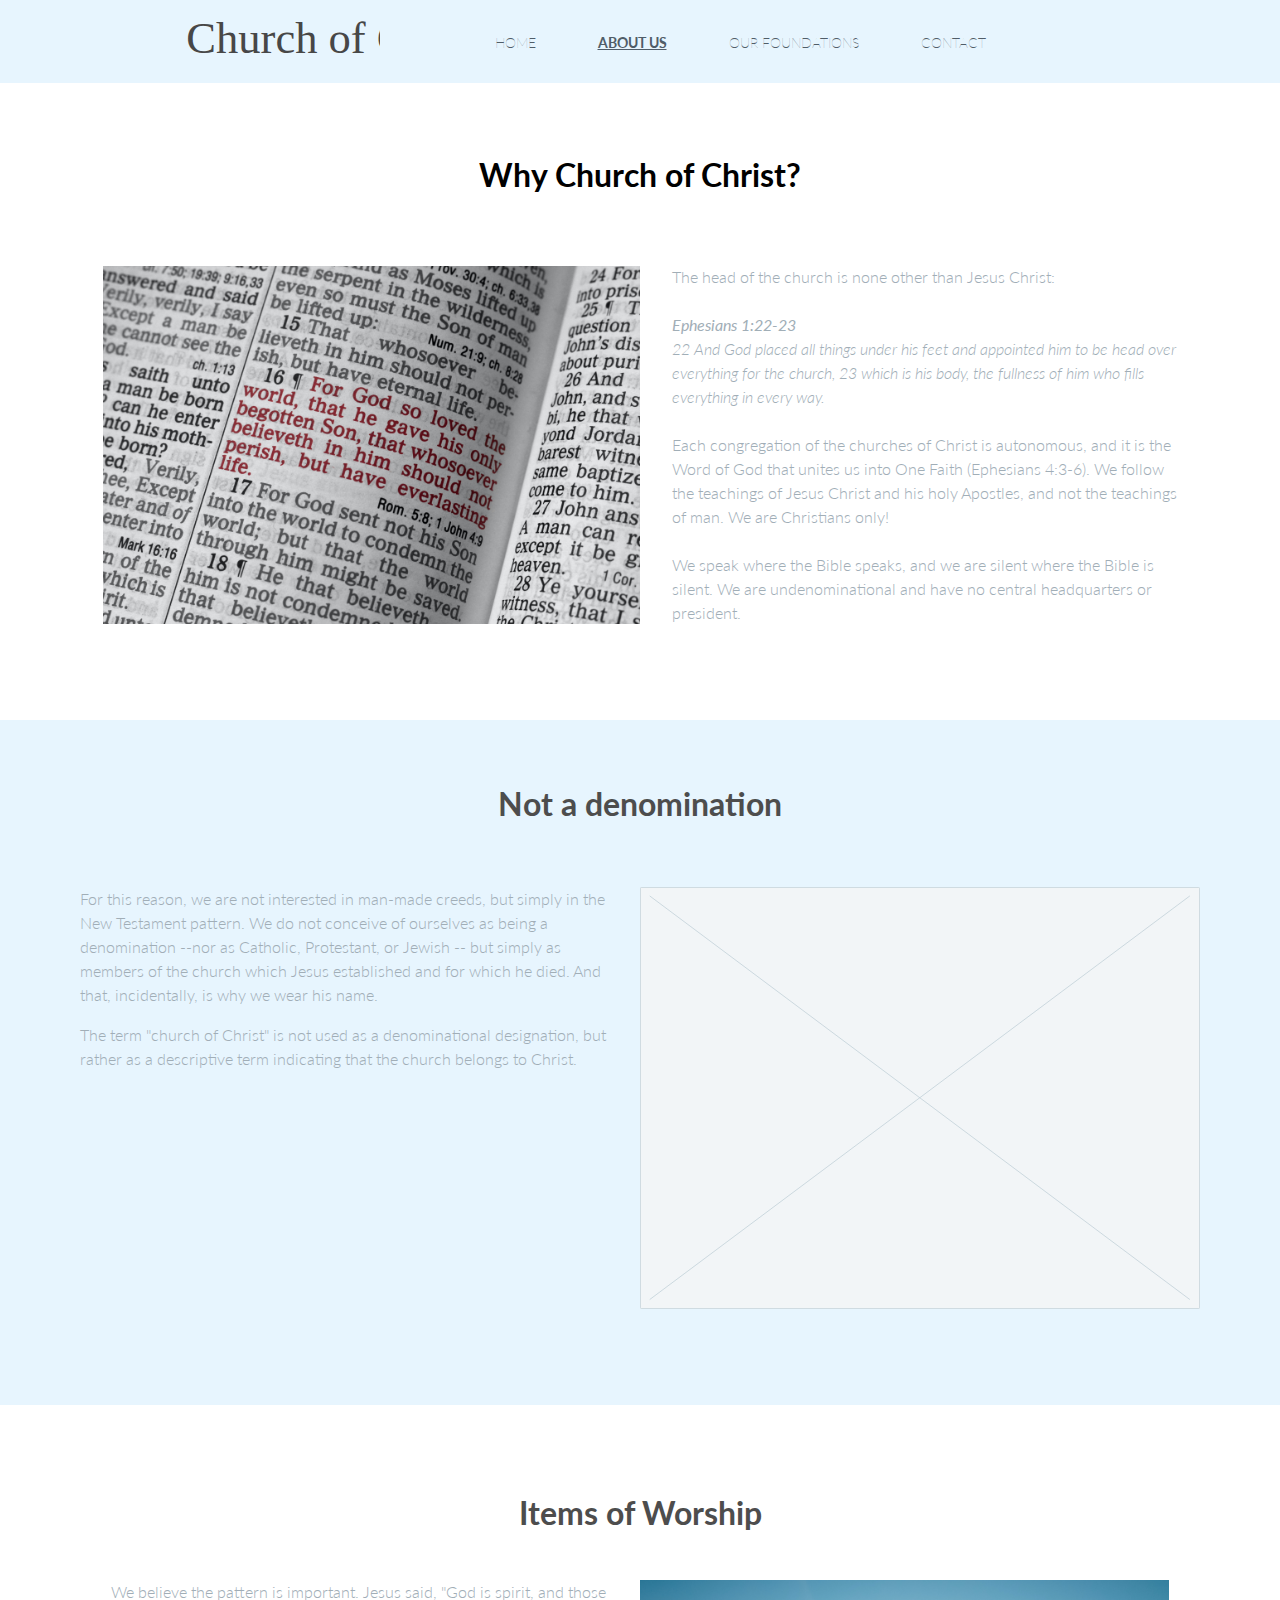
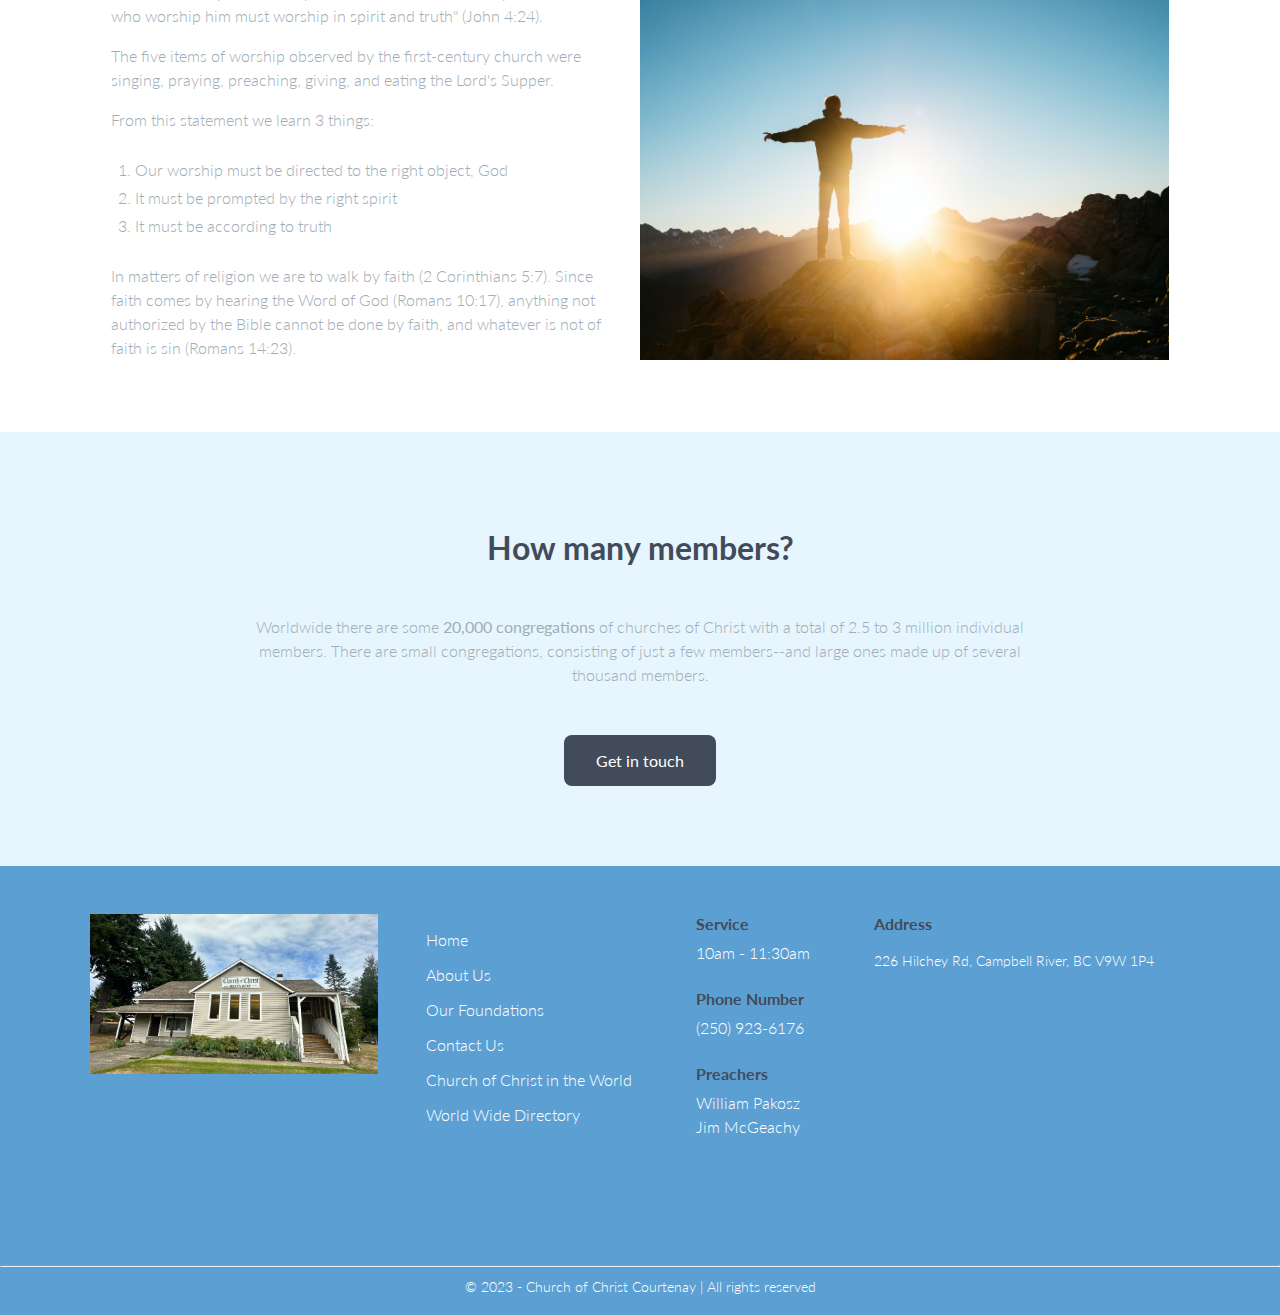
==== about.html @ 79c96d9b "Effect Hover" ====
<!DOCTYPE html>
<html lang="en">

<head>
    <meta charset="UTF-8">
    <meta name="viewport" content="width=device-width, initial-scale=1.0">
    <link rel="stylesheet" href="styles.css">
    <link rel="stylesheet" href="https://cdnjs.cloudflare.com/ajax/libs/font-awesome/4.7.0/css/font-awesome.min.css">
    <link rel="preconnect" href="https://fonts.googleapis.com">
<link rel="preconnect" href="https://fonts.gstatic.com" crossorigin>
<link href="https://fonts.googleapis.com/css2?family=Lato:ital,wght@0,300;0,400;0,700;1,300;1,400;1,700&display=swap" rel="stylesheet">
    <title>Church of Christ - Project</title>
</head>

<body>
    <header>
        <img src="images/logo.svg" class="logo" alt="logo" width="150">
        <nav>
            <a class="toggle" onclick="showNav()"><i class="fa fa-bars" aria-hidden="true"></i></a>
            <ul id="nav-items">
                <li class="list-item">
                    <a href="index.html">Home</a>
                </li>
                <li class="list-item">
                    <a href="#" class="currently">About us</a>
                </li>
                <li class="list-item">
                    <a href="foundations.html">Our Foundations</a>
                </li>
                <li class="list-item">
                    <a href="contact.html">Contact</a>
                </li>
            </ul>
        </nav>
    </header>

    <script>
        function showNav() {
            var element = document.getElementById("nav-items");
            element.classList.toggle("show-items");
        }
    </script>
     <main>
        <section class="why-container">
            <h1>Why Church of Christ?</h1>
            <div class="why-content">
                <img src="images/son.jpg" alt="Bible verse"> <!--Photo by wisconsinpictures on Unsplash-->
                <div>
                    <p>The head of the church is none other than Jesus Christ:</p>
                    <p class="verse"> <strong>Ephesians 1:22-23</strong><br> 
                       22 And God placed all things under his feet and appointed him to be head over everything for the church, 23 which is his body, the fullness of him who fills everything in every way.</p>
                    <p>Each congregation of the churches of Christ is autonomous, and it is the Word of God that unites us into One Faith (Ephesians 4:3-6). We follow the teachings of Jesus Christ and his holy Apostles, and not the teachings of man. We are Christians only!</p>
                    <p>We speak where the Bible speaks, and we are silent where the Bible is silent. We are undenominational and have no central headquarters or president.</p>
                </div>
            </div>
        </section>
        
        <section class="denomination-container">
            <h2>Not a denomination</h2>
            <div class="denomination-content">
                <div>
                    <p>For this reason, we are not interested in man-made creeds, but simply in the New Testament pattern. We do not conceive of ourselves as being a denomination --nor as Catholic, Protestant, or Jewish -- but simply as members of the church which Jesus established and for which he died. And that, incidentally, is why we wear his name.</p>
                    <p>The term "church of Christ" is not used as a denominational designation, but rather as a descriptive term indicating that the church belongs to Christ.</p>
                </div>
                <img src="images/image2.svg" alt="Image">
            </div>
        </section>


        <section class="worship-container">
            <h2>Items of Worship</h2>
            <div class="worship-content">
                <div>
                    <p>We believe the pattern is important. Jesus said, "God is spirit, and those who worship him must worship in spirit and truth" (John 4:24).</p>
                    <p>The five items of worship observed by the first-century church were singing, praying, preaching, giving, and eating the Lord's Supper.</p>
                    <p>From this statement we learn 3 things:</p>
                    <ol class="statements">
                        <li>Our worship must be directed to the right object, God</li>
                        <li>It must be prompted by the right spirit</li>
                        <li>It must be according to truth</li>
                    </ol>
                    <p>In matters of religion we are to walk by faith (2 Corinthians 5:7). Since faith comes by hearing the Word of God (Romans 10:17), anything not authorized by the Bible cannot be done by faith, and whatever is not of faith is sin (Romans 14:23).</p>
                </div>
                <img src="images/worship1.jpg" alt="Image"> <!-- Photo by Pablo Heimplatz on Unsplash -->
            </div>
        </section>


        <div class="members-container">
            <div class="members-text">
                <h2>How many members?</h2>
                <p>Worldwide there are some <strong>20,000 congregations</strong> of churches of Christ with a total of 2.5 to 3 million individual members. There are small congregations, consisting of just a few members--and large ones made up of several thousand members.</p>
            </div>
            <a href="contact.html">Get in touch</a>
        </div>
    </main>

    <footer>
        <div class="footer-container">
            <img src="images/church.jpg" alt="Church Building">
            <div class="content-container">
                <ul class="list-container">
                    <li>
                        <a href="">Home</a>
                    </li>
                    <li>
                        <a href="">About Us</a>
                    </li>
                    <li>
                        <a href="">Our Foundations</a>
                    </li>
                    <li>
                        <a href="">Contact Us</a>
                    </li>
                    <li>
                        <a href="https://www.church-of-christ.org/" target="_blank">Church of Christ in the World</a>
                    </li>
                    <li>
                        <a href="https://www.church-of-christ.org/directories/world-wide-directory-of-the-churches-of-christ.html"
                            target="_blank">World Wide Directory</a>
                    </li>
                </ul>
            </div>
            <div class="info-container">
                <div>
                    <h4>Service</h4>
                    <p>10am - 11:30am</p>
                    <h4>Phone Number</h4>
                    <p>(250) 923-6176</p>
                    <h4>Preachers</h4>
                    <p>William Pakosz
                        <br>Jim McGeachy
                    </p>
                </div>
            </div>
            <div class="location-container">
                <h4>Address</h4>
                <p>226 Hilchey Rd, Campbell River, BC V9W 1P4</p>
                <iframe
                    src="https://www.google.com/maps/embed?pb=!1m18!1m12!1m3!1d2566.0332284805413!2d-125.22534630000001!3d49.9732354!2m3!1f0!2f0!3f0!3m2!1i1024!2i768!4f13.1!3m3!1m2!1s0x5462a883476af0b7%3A0xf71774c8a134f7e0!2s226%20Hilchey%20Rd%2C%20Campbell%20River%2C%20BC%20V9W%201P4!5e0!3m2!1sen!2sca!4v1700159260404!5m2!1sen!2sca"
                    width="300" height="225" style="border:0;" allowfullscreen="" loading="lazy"
                    referrerpolicy="no-referrer-when-downgrade"></iframe>
            </div>
        </div>
        <hr>
        <p class="rights">&copy; 2023 - Church of Christ Courtenay | All rights reserved</p>
    </footer>


</body>

</html>
---- styles.css ----
* {
  box-sizing: border-box;
  margin: 0;
  padding: 0;
}

html {
  font-size: 62.5%;
}

body {
  font-size: 1.6rem;
  font-family: "Lato", sans-serif;
  width: 100%;
  min-width: 0%;
}

body p {
  color: #a1aeb7;
  line-height: 2.4rem;
  font-weight: 300;
}

body h2 {
  color: #4d4d4d;
}

header {
  background-color: #e7f5fe;
  padding: 16px 16px;
  color: #505d68;
  display: flex;
  justify-content: space-around;
  align-items: center;
}

.toggle {
  font-size: 24px;
  color: #474747;
}

nav {
  display: flex;
  width: 100%;
  flex-direction: column;
  padding: 0;
  justify-content: flex-end;
  align-items: flex-end;
}

nav ul {
  display: none;
  padding: 16px;
}

.list-item {
  list-style: none;
  margin: 0;
  padding: 16px;
}

nav a {
  text-decoration: none;
  color: #474747;
  text-decoration: none;
  text-transform: uppercase;
  font-size: 1.2rem;
  font-weight: lighter;
  list-style: none;
}

nav a:hover {
  text-decoration: underline;
}

.currently {
  text-decoration: underline;
  font-weight: 700;
}

.show-items {
  display: flex;
  flex-direction: column;
  align-items: center;
  background-color: #ffffff;
  color: #474747;
  position: absolute;
  top: 10%;
  left: 0;
  width: 100%;
  text-align: center;
}

/* HERO -------*/

.hero {
  display: flex;
  text-align: center;
  width: 100%;
  padding: 80px 40px;
  background-image: url("images/sunrise.jpg"); /* Photo by Ravi Pinisetti on Unsplash */
  background-size: cover;
}

.hero h1 {
  font-size: 3.8rem;
  color: #ffffff;
  font-weight: bold;
  line-height: 4.8rem;
  margin-bottom: 48px;
}

.hero p {
  font-style: italic;
  color: #ffffff;
  font-size: 2.1rem;
  line-height: 3.1rem;
  margin: 32px 0;
}

.hero a {
  font-size: 1.2rem;
  text-transform: uppercase;
  color: white;
  padding: 12px 48px;
  border-radius: 4px;
  background-color: #424b5a;
  text-decoration: none;
}

/* CHRISTIANS ONLY -------*/

.container {
  display: flex;
  flex-direction: column;
  margin: 16px 0;
  padding: 32px;
  text-align: left;
}

.content-container h2 {
  text-align: center;
  margin: 16px;
}

.container img {
  width: 100%;
  margin: 16px 0;
}

.content-container p {
  margin: 16px 0;
  font-weight: 300;
}

/* OUR CHURCH -------*/

.ourchurch-container {
  display: flex;
  flex-direction: column;
  padding: 48px 32px;
  text-align: left;
  background-color: #e7f5fe;
}

.ourchurch-container h2 {
  text-align: center;
  margin: 16px;
}

.container-item {
  border-radius: 8px;
  background-color: #ffffff;
  padding: 16px;
  margin: 32px 0;
  box-shadow: rgba(0, 0, 0, 0.16) 0px 1px 4px;
}

.card-link {
  text-decoration: none;
  max-width: 300px;
  margin: auto;
}

.card-link:hover {
  box-shadow: rgba(0, 0, 0, 0.24) 0px 3px 8px;
}

.container-item img {
  width: 100%;
  margin: 16px 0;
}

.container-item h3 {
  color: #424b5a;
  margin: 16px 0;
}

.container-item p {
  margin: 24px 0;
  font-weight: 320px;
}

.fa-plus-square-o {
  color: #424b5a;
  margin: 8px 0 0 8px;
}

.icon-with-text {
  color: #424b5a;
  font-size: 1.4rem;
  font-weight: 300;
  text-align: right;
}

/* GET IN TOUCH -------*/

.contact-container {
  display: flex;
  flex-direction: column;
  text-align: center;
  padding: 32px 0;
}

.contact-container h2 {
  margin: 16px;
  color: #424b5a;
}

.contact-container p {
  margin: 16px 32px;
  font-weight: 300;
  color: #a1aeb7;
}

.contact-container a {
  padding: 12px 32px;
  background-color: #424b5a;
  text-decoration: none;
  border-radius: 8px;
  color: white;
  margin: 32px;
}

.contact-container a:hover {
  background-color: #2980b9;
  color: #eaeaea;
}

/* FOOTER -------*/

footer {
  display: flex;
  flex-direction: column;
  margin: auto;
  padding: 48px 0 8px 0;
  gap: 16px;
  text-align: left;
  background-color: #5ca0d3;
}

footer ul {
  list-style: none;
}

footer li {
  margin: 16px 32px;
}

footer h4 {
  color: #424b5a;
  font-size: 1.6rem;
  margin-bottom: 8px;
}

footer img {
  width: 100%;
  padding: 0 16px;
}

.info-container {
  margin: 16px 32px;
}

.info-container p {
  margin-bottom: 24px;
  font-weight: 300;
  color: #ffffff;
}

.content-container a {
  color: white;
  font-weight: 300;
}

.content-container a:hover {
  text-decoration: underline;
}

.location-container {
  font-size: 1.4rem;
  margin: 0 32px;
}

.location-container p {
  margin: 16px 0;
  color: #ffffff;
}

.rights {
  font-size: 1.2rem;
  text-align: center;
  margin-bottom: 8px;
  color: #ffffff;
}

/* ----------------
ABOUT US PAGE
------------------- */

/* WHY CHURCH OF CHRIST... -------*/

.why-container {
  display: flex;
  flex-direction: column;
  text-align: left;
  margin: 16px;
  padding: 16px;
}

.why-container h1 {
  text-align: center;
  margin: 24px 0;
}

.why-container img {
  width: 100%;
  margin: 16px 0;
}

.why-content p {
  padding: 12px 0;
}

.why-content .verse {
  font-style: italic;
  text-align: left;
}

/* DENOMINATION -------*/

.denomination-container {
  background-color: #e7f5fe;
  padding: 48px 32px;
}

.denomination-content {
  display: flex;
  flex-direction: column;
}

.denomination-content h2 {
  margin: 16px;
}

.denomination-content img {
  width: 100%;
}

.denomination-content p {
  margin: 16px 0;
  font-weight: 300;
  text-align: left;
}


/* WORSHIP ITEMS -------*/

.worship-container {
  margin: auto;
  padding: 48px 32px;
}

.worship-content {
  display: flex;
  flex-direction: column;
}

.worship-content h2 {
  margin: 16px;
}

.worship-content img {
  width: 100%;
  margin: 16px 0;
}

.worship-content p {
  margin: 16px 0;
  font-weight: 300;
  text-align: left;
}

.statements {
  margin: 24px;
  color: #a1aeb7;
  font-weight: 300;
  line-height: 2.8rem;
}


/* MEMBERS -------*/

.members-container {
  display: flex;
  flex-direction: column;
  background-color: #e7f5fe;
  text-align: center;
  padding: 32px 0;
}

.members-container h2 {
  margin: 16px;
  color: #424b5a;
}

.members-container p {
  margin: 16px 32px;
  font-weight: 300;
  color: #a1aeb7;
}

.members-container a {
  padding: 12px 32px;
  background-color: #424b5a;
  text-decoration: none;
  border-radius: 8px;
  color: white;
  margin: 32px;
}

.members-container a:hover {
  background-color: #2980b9;
  color: #eaeaea;
}

/* ----------------
OUR FOUNDATIONS
------------------- */

/* WHY CHURCH OF CHRIST... -------*/




/* ------------------------------------------------------------------------- */

/* Large devices (laptops/desktops, 992px and up) */

@media only screen and (min-width: 992px) {
  body h2 {
    font-size: 3.2rem;
  }

  header {
    justify-content: center;
    padding: 0 180px;
  }

  .logo {
    width: 200px;
  }

  nav {
    padding-top: 0;
    justify-content: center;
    align-items: center;
    flex-direction: row;
    text-align: center;
  }

  nav .toggle {
    display: none;
  }

  nav a {
    color: #505d68;
  }

  #nav-items {
    display: flex;
    flex-direction: row;
    gap: 30px;
  }

  .list-item a {
    font-size: 1.4rem;
  }

  /* HERO -------*/

  .hero h1 {
    font-size: 4.8rem;
    font-weight: 700;
    margin-bottom: 48px;
  }

  .hero p {
    font-size: 2.4rem;
    font-weight: 300;
    padding: 32px 104px;
  }

  /* CHRISTIANS ONLY -------*/

  .container {
    padding: 72px 104px;
  }

  .content-container {
    display: flex;
  }

  .container h2 {
    text-align: center;
    margin: 16px;
    font-size: 3.2rem;
  }

  .container img {
    width: 50%;
  }

  .container .content-container {
    padding: 32px 0;
    font-size: 1.8rem;
  }

  .container .content-container p {
    margin: 16px 32px;
    line-height: 3rem;
  }

  .text-container {
    padding: 32px 16px;
  }

  /* OUR CHURCH -------*/

  .ourchurch-container {
    padding: 80px;
  }

  .options-container {
    display: flex;
    flex-direction: row;
    gap: 40px;
  }

  .ourchurch-container h2 {
    text-align: center;
    margin: 16px;
    padding: 32px 0;
  }

  .container-item {
    padding: 24px;
    margin: 0;
    width: 100%;
  }

  .container-item p {
    font-size: 1.8rem;
  }

  /* GET IN TOUCH -------*/

  .contact-container {
    flex-direction: row;
    justify-content: space-evenly;
    align-items: center;
    padding: 72px 0;
  }

  .contact-container p {
    margin: 8px 16px;
    font-size: 1.8rem;
  }

  .contact-text {
    text-align: left;
  }

  .contact-container a {
    padding: 16px 72px;
  }

  /* FOOTER -------*/

  footer {
    padding: 0;
    gap: 0;
  }

  .footer-container {
    display: flex;
    flex-direction: row;
    justify-content: center;
    padding: 48px 0;
    text-align: left;
    align-items: flex-start;
  }

  .footer-container img {
    width: 25%;
  }

  .info-container {
    margin: 0 32px;
  }

  .rights {
    font-size: 1.4rem;
    padding: 8px;
  }

  .list-container a {
    text-decoration: none;
  }

  /* ----------------
ABOUT US PAGE 
Large devices (laptops/desktops, 992px and up) 
------------------- */

  /* WHY CHURCH OF CHRIST... -------*/

  .why-container {
    padding: 32px;
  }

  .why-container h2 {
    text-align: center;
    margin: 16px;
  }
  .why-content {
    max-width: 1170px;
    margin: auto;
    display: flex;
    flex-direction: row;
    padding: 32px 48px;
    gap: 32px;
    align-items: center;
  }

  .why-content img {
    width: 50%;
    margin: 16px 0;
  }

  .content-container p {
    margin: 16px 0;
    font-size: 1.8rem;
    font-weight: 300;
  }

  /* DENOMINATION -------*/

  .denomination-container {
    flex-direction: row;
    background-color: #e7f5fe;
  }

  .denomination-container h2 {
    text-align: center;
    margin: 16px;
  }

  .denomination-container img {
    width: 50%;
    margin: 16px 0;
  }

  .denomination-content {
    flex-direction: row;
    gap: 32px;
    padding: 32px 48px;
  }

  .content-container p {
    margin: 16px 0;
    font-weight: 300;
    font-size: 1.8rem;
  }


  /* WORSHIP ITEMS -------*/

.worship-container {
  padding: 56px;
  max-width: 1170px;
  margin: auto;
}

.worship-container h2 {
  padding: 32px;
  text-align: center;
}

.worship-content {
  flex-direction: row;
  gap: 32px;
}

.worship-content img {
  width: 50%;
  margin: 16px 0;
}

.worship-content p {
  margin: 16px 0;
  font-weight: 300;
  text-align: left;
}

.statements {
  margin: 24px;
  color: #a1aeb7;
  font-weight: 300;
  line-height: 2.8rem;
}



  /* MEMBERS -------*/

  .members-container {
    display: flex;
    flex-direction: column;
    text-align: center;
    padding: 80px;
    margin: auto;
  }

  .members-container h2 {
    margin: 16px;
    color: #424b5a;
  }

  .members-container p {
    margin: 16px 32px;
    padding: 32px 128px;
    font-weight: 300;
    color: #a1aeb7;
  }

  .members-container a {
    margin: auto;
    background-color: #424b5a;
    text-decoration: none;
    border-radius: 8px;
    color: white;
    padding: 16px 32px;
  }

  /* watch out with this close... -------*/
}
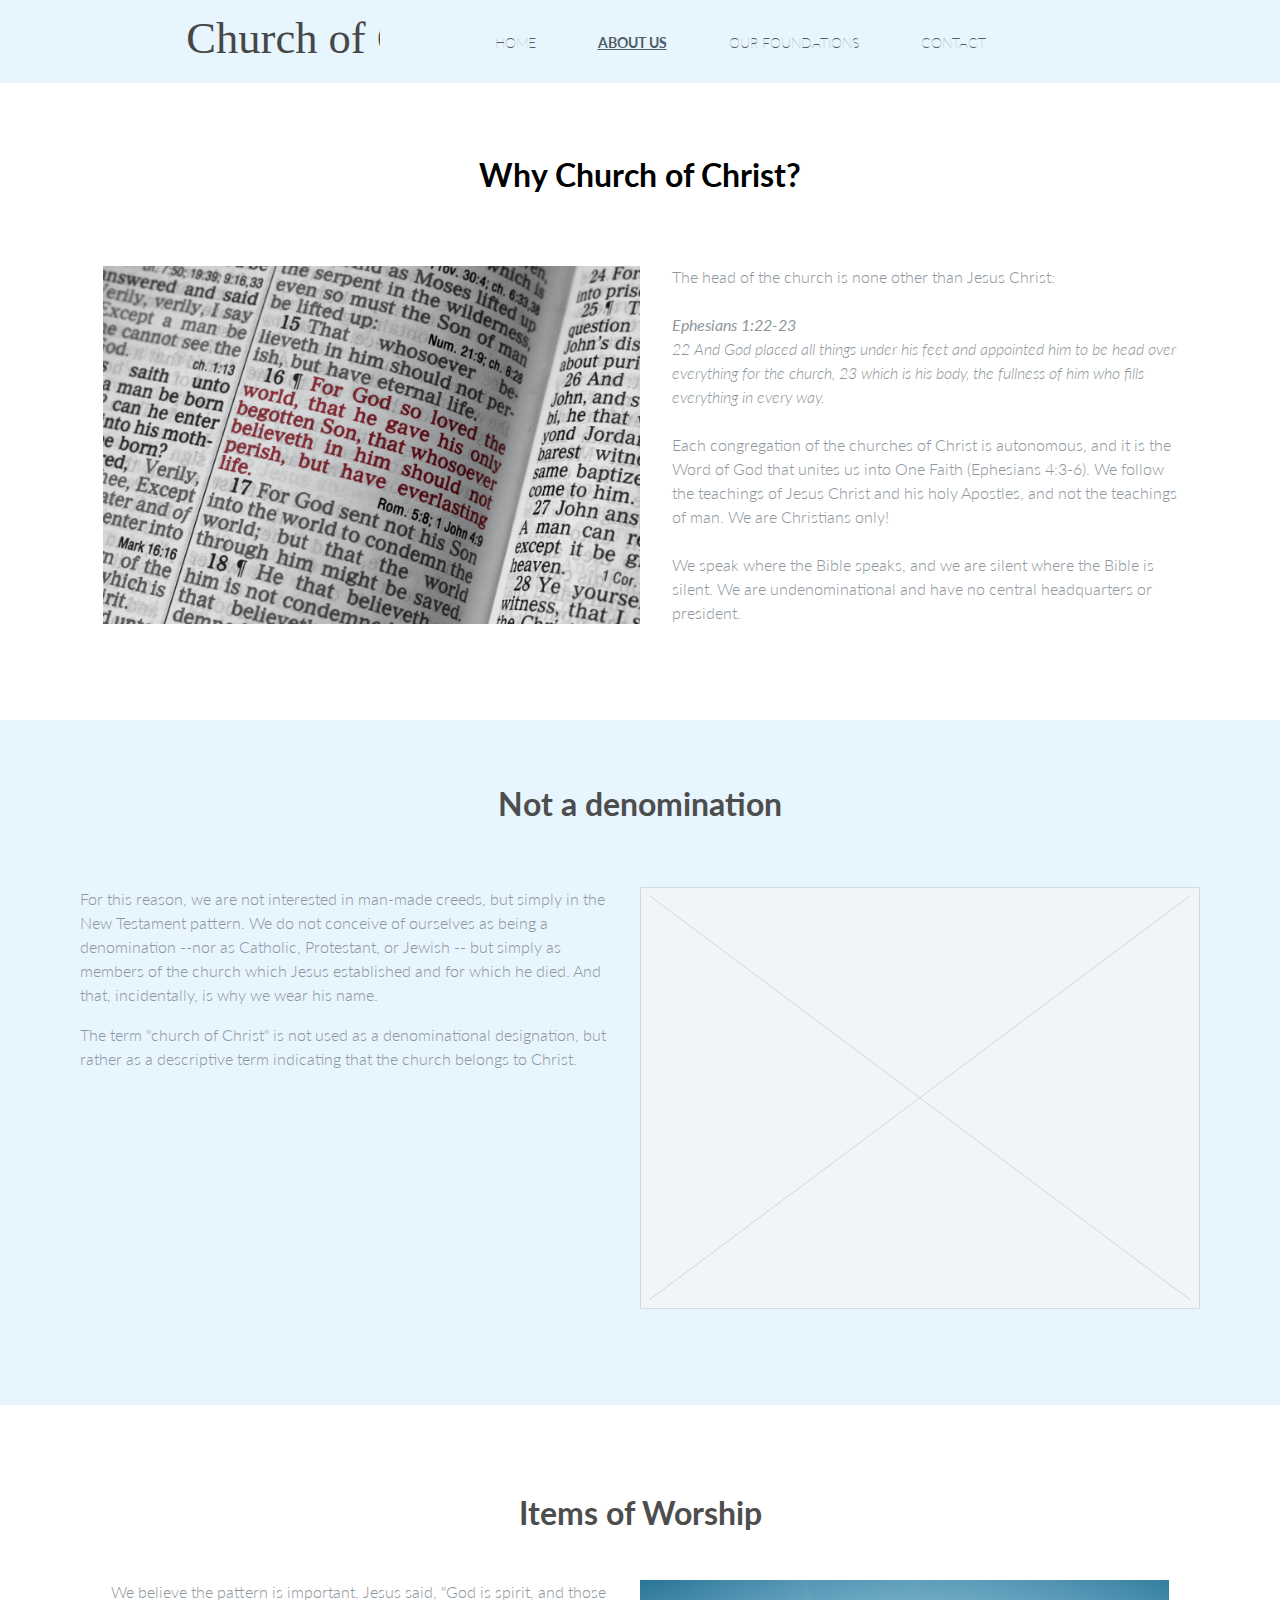
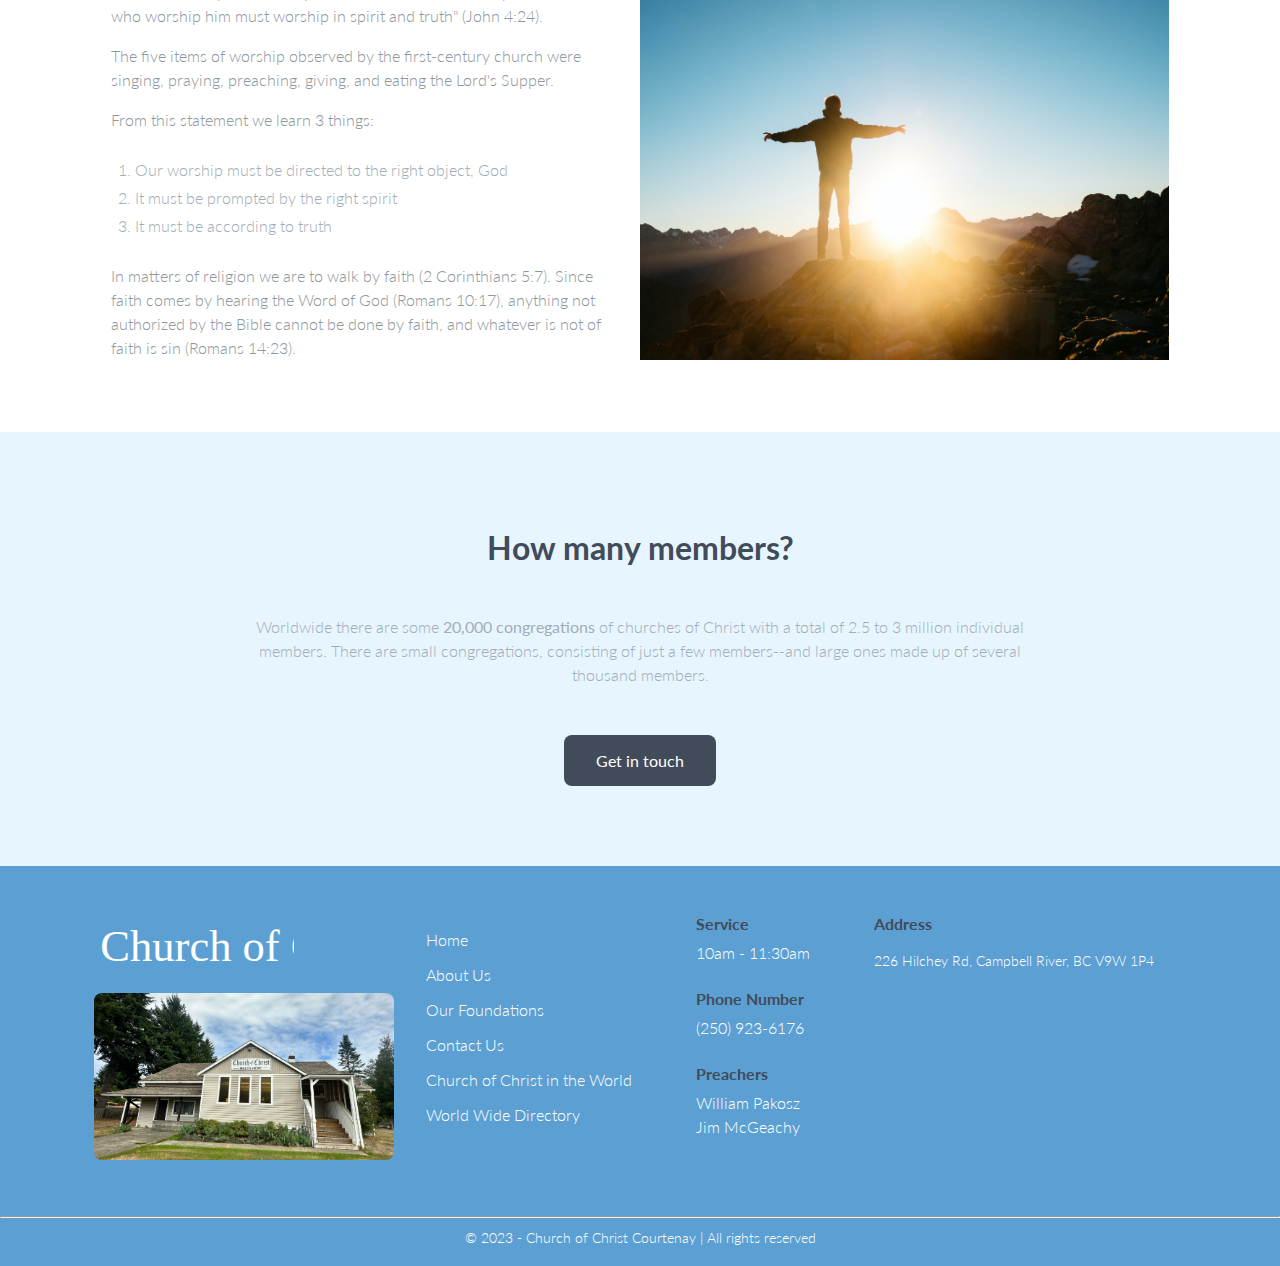
==== commit 0475f38a: "Fixes in footer" ====
--- a/about.html
+++ b/about.html
@@ -97,20 +97,23 @@
 
     <footer>
         <div class="footer-container">
-            <img src="images/church.jpg" alt="Church Building">
-            <div class="content-container">
+            <div class="images-container">
+                <img src="images/w-logo.svg" alt="logo Church of Christ" width="200">
+                <img src="images/church.jpg" alt="Church Building">
+            </div>
+            <div class="footer-content">
                 <ul class="list-container">
                     <li>
-                        <a href="">Home</a>
+                        <a href="index.html">Home</a>
                     </li>
                     <li>
-                        <a href="">About Us</a>
+                        <a href="about.html">About Us</a>
                     </li>
                     <li>
-                        <a href="">Our Foundations</a>
+                        <a href="foundations.html">Our Foundations</a>
                     </li>
                     <li>
-                        <a href="">Contact Us</a>
+                        <a href="contact.html">Contact Us</a>
                     </li>
                     <li>
                         <a href="https://www.church-of-christ.org/" target="_blank">Church of Christ in the World</a>
@@ -126,7 +129,8 @@
                     <h4>Service</h4>
                     <p>10am - 11:30am</p>
                     <h4>Phone Number</h4>
-                    <p>(250) 923-6176</p>
+                    <p> (250) 923-6176
+                    </p>
                     <h4>Preachers</h4>
                     <p>William Pakosz
                         <br>Jim McGeachy
@@ -138,7 +142,7 @@
                 <p>226 Hilchey Rd, Campbell River, BC V9W 1P4</p>
                 <iframe
                     src="https://www.google.com/maps/embed?pb=!1m18!1m12!1m3!1d2566.0332284805413!2d-125.22534630000001!3d49.9732354!2m3!1f0!2f0!3f0!3m2!1i1024!2i768!4f13.1!3m3!1m2!1s0x5462a883476af0b7%3A0xf71774c8a134f7e0!2s226%20Hilchey%20Rd%2C%20Campbell%20River%2C%20BC%20V9W%201P4!5e0!3m2!1sen!2sca!4v1700159260404!5m2!1sen!2sca"
-                    width="300" height="225" style="border:0;" allowfullscreen="" loading="lazy"
+                    width="250" height="175" style="border:0;" allowfullscreen="" loading="lazy"
                     referrerpolicy="no-referrer-when-downgrade"></iframe>
             </div>
         </div>
--- a/styles.css
+++ b/styles.css
@@ -16,7 +16,7 @@
 }
 
 body p {
-  color: #a1aeb7;
+  color: #8e979e;
   line-height: 2.4rem;
   font-weight: 300;
 }
@@ -138,14 +138,18 @@
   text-align: left;
 }
 
+.container img {
+  width: 100%;
+  margin: 16px 0;
+}
+
+.text-only {
+  font-size: 1.6rem;
+}
+
 .content-container h2 {
   text-align: center;
   margin: 16px;
-}
-
-.container img {
-  width: 100%;
-  margin: 16px 0;
 }
 
 .content-container p {
@@ -198,7 +202,6 @@
 
 .container-item p {
   margin: 24px 0;
-  font-weight: 320px;
 }
 
 .fa-plus-square-o {
@@ -252,11 +255,22 @@
 footer {
   display: flex;
   flex-direction: column;
-  margin: auto;
-  padding: 48px 0 8px 0;
-  gap: 16px;
+  background-color: #5ca0d3;
+  padding: 48px 0 8px;
   text-align: left;
-  background-color: #5ca0d3;
+}
+
+.images-container {
+  display: flex;
+  flex-direction: column;
+}
+
+.footer-container{
+  padding-bottom: 32px;
+ }
+
+.images-container img {
+  margin: 16px 32px;
 }
 
 footer ul {
@@ -273,13 +287,8 @@
   margin-bottom: 8px;
 }
 
-footer img {
-  width: 100%;
-  padding: 0 16px;
-}
-
 .info-container {
-  margin: 16px 32px;
+  margin: 32px;
 }
 
 .info-container p {
@@ -288,12 +297,12 @@
   color: #ffffff;
 }
 
-.content-container a {
+.footer-content a {
   color: white;
   font-weight: 300;
 }
 
-.content-container a:hover {
+.footer-content a:hover {
   text-decoration: underline;
 }
 
@@ -314,9 +323,9 @@
   color: #ffffff;
 }
 
-/* ----------------
+/* =======================
 ABOUT US PAGE
-------------------- */
+======================= */
 
 /* WHY CHURCH OF CHRIST... -------*/
 
@@ -344,7 +353,6 @@
 
 .why-content .verse {
   font-style: italic;
-  text-align: left;
 }
 
 /* DENOMINATION -------*/
@@ -373,7 +381,6 @@
   text-align: left;
 }
 
-
 /* WORSHIP ITEMS -------*/
 
 .worship-container {
@@ -407,7 +414,6 @@
   font-weight: 300;
   line-height: 2.8rem;
 }
-
 
 /* MEMBERS -------*/
 
@@ -444,18 +450,17 @@
   color: #eaeaea;
 }
 
-/* ----------------
+/* ====================
 OUR FOUNDATIONS
-------------------- */
+==================== */
 
 /* WHY CHURCH OF CHRIST... -------*/
 
-
-
-
-/* ------------------------------------------------------------------------- */
-
-/* Large devices (laptops/desktops, 992px and up) */
+/* ============================================================
+
+Large devices (laptops/desktops, 992px and up) 
+
+============================================================ */
 
 @media only screen and (min-width: 992px) {
   body h2 {
@@ -508,17 +513,25 @@
   .hero p {
     font-size: 2.4rem;
     font-weight: 300;
-    padding: 32px 104px;
+    padding: 32px;
+    margin: auto;
+  }
+
+  .text-container {
+    max-width: 1170px;
+    margin: auto;
   }
 
   /* CHRISTIANS ONLY -------*/
 
   .container {
-    padding: 72px 104px;
+   max-width: 1170px;
+   margin: auto;
   }
 
   .content-container {
     display: flex;
+    align-items: center;
   }
 
   .container h2 {
@@ -533,28 +546,28 @@
 
   .container .content-container {
     padding: 32px 0;
-    font-size: 1.8rem;
+    font-size: 1.6rem;
   }
 
   .container .content-container p {
     margin: 16px 32px;
     line-height: 3rem;
-  }
-
-  .text-container {
-    padding: 32px 16px;
+    font-weight: 300;
+    font-size: 1.6rem;
   }
 
   /* OUR CHURCH -------*/
 
   .ourchurch-container {
-    padding: 80px;
+    padding: 64px 0;
   }
 
   .options-container {
     display: flex;
     flex-direction: row;
-    gap: 40px;
+    max-width: 1170px;
+    margin: auto;
+    gap: 48px;
   }
 
   .ourchurch-container h2 {
@@ -565,19 +578,17 @@
 
   .container-item {
     padding: 24px;
-    margin: 0;
-    width: 100%;
-  }
-
-  .container-item p {
-    font-size: 1.8rem;
+    margin: auto;
+    max-width: 300px;
   }
 
   /* GET IN TOUCH -------*/
 
   .contact-container {
     flex-direction: row;
-    justify-content: space-evenly;
+    max-width: 1170px;
+    margin: auto;
+    justify-content: center;
     align-items: center;
     padding: 72px 0;
   }
@@ -599,20 +610,30 @@
 
   footer {
     padding: 0;
-    gap: 0;
+  }
+  
+  .images-container {
+    max-width: 300px;
+  }
+
+  .images-container img {
+    margin: 8px 0;
+    border-radius: 8px;
   }
 
   .footer-container {
     display: flex;
     flex-direction: row;
     justify-content: center;
+    max-width: 1170px;
+    margin: auto;
     padding: 48px 0;
     text-align: left;
     align-items: flex-start;
   }
 
-  .footer-container img {
-    width: 25%;
+  .content-container {
+    margin: 0;
   }
 
   .info-container {
@@ -658,12 +679,6 @@
     margin: 16px 0;
   }
 
-  .content-container p {
-    margin: 16px 0;
-    font-size: 1.8rem;
-    font-weight: 300;
-  }
-
   /* DENOMINATION -------*/
 
   .denomination-container {
@@ -687,50 +702,41 @@
     padding: 32px 48px;
   }
 
-  .content-container p {
+  /* WORSHIP ITEMS -------*/
+
+  .worship-container {
+    padding: 56px;
+    max-width: 1170px;
+    margin: auto;
+  }
+
+  .worship-container h2 {
+    padding: 32px;
+    text-align: center;
+  }
+
+  .worship-content {
+    flex-direction: row;
+    gap: 32px;
+  }
+
+  .worship-content img {
+    width: 50%;
+    margin: 16px 0;
+  }
+
+  .worship-content p {
     margin: 16px 0;
     font-weight: 300;
-    font-size: 1.8rem;
-  }
-
-
-  /* WORSHIP ITEMS -------*/
-
-.worship-container {
-  padding: 56px;
-  max-width: 1170px;
-  margin: auto;
-}
-
-.worship-container h2 {
-  padding: 32px;
-  text-align: center;
-}
-
-.worship-content {
-  flex-direction: row;
-  gap: 32px;
-}
-
-.worship-content img {
-  width: 50%;
-  margin: 16px 0;
-}
-
-.worship-content p {
-  margin: 16px 0;
-  font-weight: 300;
-  text-align: left;
-}
-
-.statements {
-  margin: 24px;
-  color: #a1aeb7;
-  font-weight: 300;
-  line-height: 2.8rem;
-}
-
-
+    text-align: left;
+  }
+
+  .statements {
+    margin: 24px;
+    color: #a1aeb7;
+    font-weight: 300;
+    line-height: 2.8rem;
+  }
 
   /* MEMBERS -------*/
 
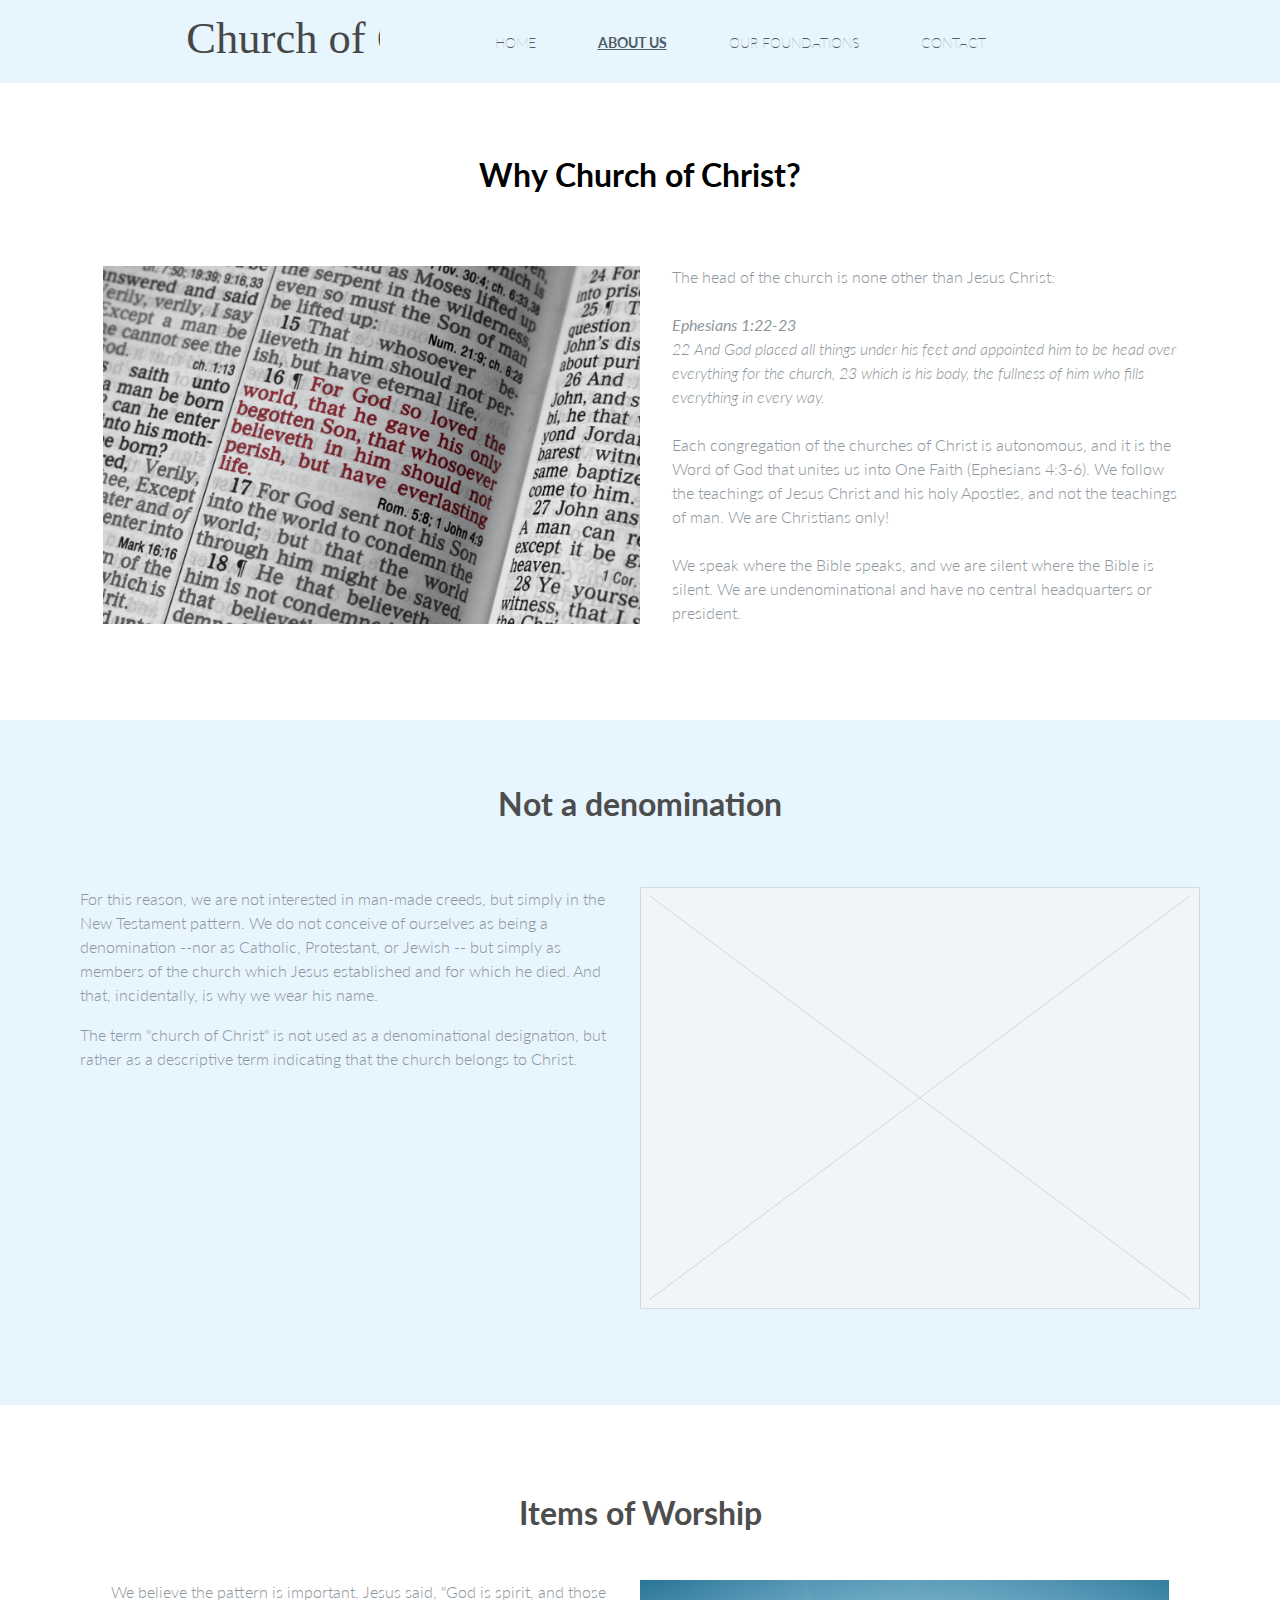
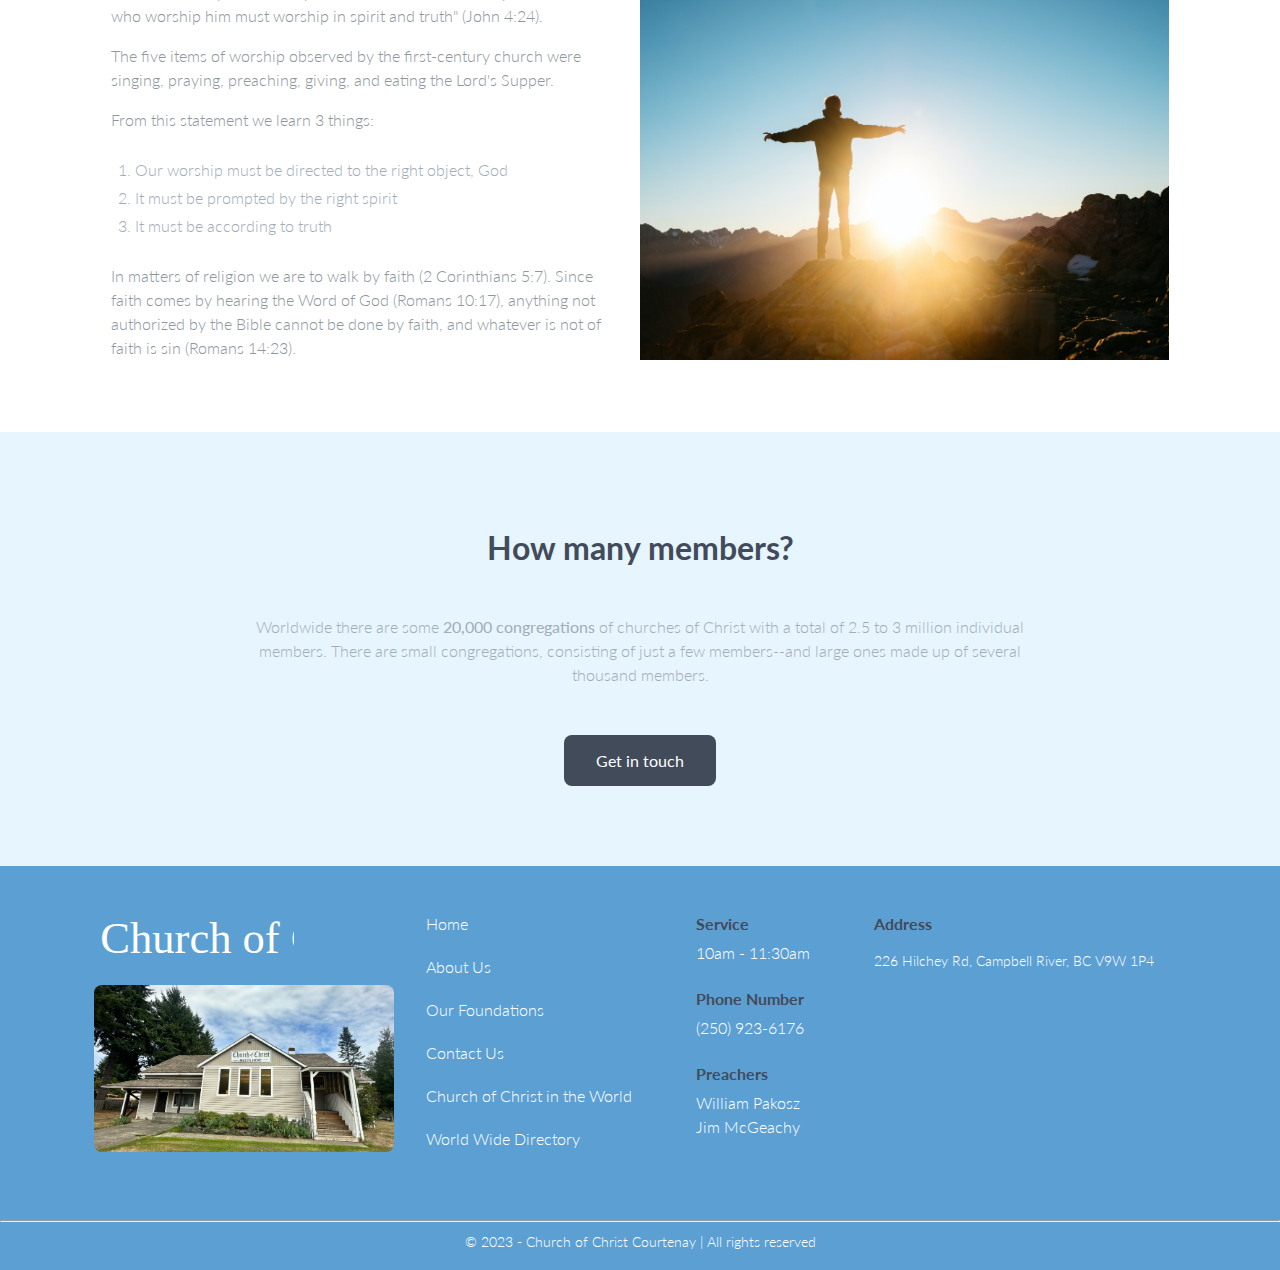
==== commit 5c1fbc2b: "Form" ====
--- a/about.html
+++ b/about.html
@@ -142,7 +142,7 @@
                 <p>226 Hilchey Rd, Campbell River, BC V9W 1P4</p>
                 <iframe
                     src="https://www.google.com/maps/embed?pb=!1m18!1m12!1m3!1d2566.0332284805413!2d-125.22534630000001!3d49.9732354!2m3!1f0!2f0!3f0!3m2!1i1024!2i768!4f13.1!3m3!1m2!1s0x5462a883476af0b7%3A0xf71774c8a134f7e0!2s226%20Hilchey%20Rd%2C%20Campbell%20River%2C%20BC%20V9W%201P4!5e0!3m2!1sen!2sca!4v1700159260404!5m2!1sen!2sca"
-                    width="250" height="175" style="border:0;" allowfullscreen="" loading="lazy"
+                    width="280" height="175" style="border:0;" allowfullscreen="" loading="lazy"
                     referrerpolicy="no-referrer-when-downgrade"></iframe>
             </div>
         </div>
--- a/styles.css
+++ b/styles.css
@@ -265,9 +265,9 @@
   flex-direction: column;
 }
 
-.footer-container{
+.footer-container {
   padding-bottom: 32px;
- }
+}
 
 .images-container img {
   margin: 16px 32px;
@@ -456,6 +456,105 @@
 
 /* WHY CHURCH OF CHRIST... -------*/
 
+/* ====================
+CONTACT
+==================== */
+
+/* FORM -------*/
+
+.wrapper-form {
+  border-radius: 8px;
+  padding: 32px;
+  max-width: 800px;
+  margin: 24px auto;
+  color: #424b5a;
+}
+
+.wrapper-form h2 {
+  margin-bottom: 16px;
+}
+
+.wrapper-button {
+  display: flex;
+  justify-content: flex-end;
+}
+
+/* Buttons -------
+
+input[type="reset"] {
+  color: #424b5a;
+  padding: 8px 32px;
+  border-radius: 4px;
+  border: 2px solid #424b5a;
+  cursor: pointer;
+}
+
+input[type="reset"]:hover {
+  background-color: #424b5a;
+  color: #ffffff;
+}
+*/
+
+input[type="submit"] {
+  background-color: #424b5a;
+  color: white;
+  padding: 8px 32px;
+  border-radius: 4px;
+  cursor: pointer;
+}
+
+input[type="submit"]:hover {
+  background-color: #2980b9;
+  border: 2px solid #2980b9;
+}
+
+/* Inputs -------*/
+
+input,
+textarea {
+  font-size: 1.6rem;
+}
+
+input[type="text"],
+textarea {
+  width: 100%;
+  padding: 16px;
+  border: 1px solid #424b5a;
+  border-radius: 4px;
+  margin-top: 8px;
+  margin-bottom: 16px;
+  resize: vertical;
+}
+
+input[type="email"] {
+  width: 100%;
+  padding: 16px;
+  border: 1px solid #424b5a;
+  border-radius: 4px;
+  margin-top: 8px;
+  margin-bottom: 16px;
+  resize: vertical;
+}
+
+textarea {
+  font-family: "Lato", sans-serif;
+}
+
+fieldset {
+  margin-bottom: 16px;
+  border: 1px solid #424b5a;
+}
+
+.label-required {
+  font-size: 1.4rem;
+  padding: 0 8px;
+  color: red;
+}
+
+input:required {
+  border: 1px solid red;
+}
+
 /* ============================================================
 
 Large devices (laptops/desktops, 992px and up) 
@@ -525,8 +624,8 @@
   /* CHRISTIANS ONLY -------*/
 
   .container {
-   max-width: 1170px;
-   margin: auto;
+    max-width: 1170px;
+    margin: auto;
   }
 
   .content-container {
@@ -611,13 +710,16 @@
   footer {
     padding: 0;
   }
-  
+
   .images-container {
     max-width: 300px;
   }
-
+  footer li {
+    margin: 0 32px 24px;
+  }
+  
   .images-container img {
-    margin: 8px 0;
+    margin: 0 0 16px;
     border-radius: 8px;
   }
 
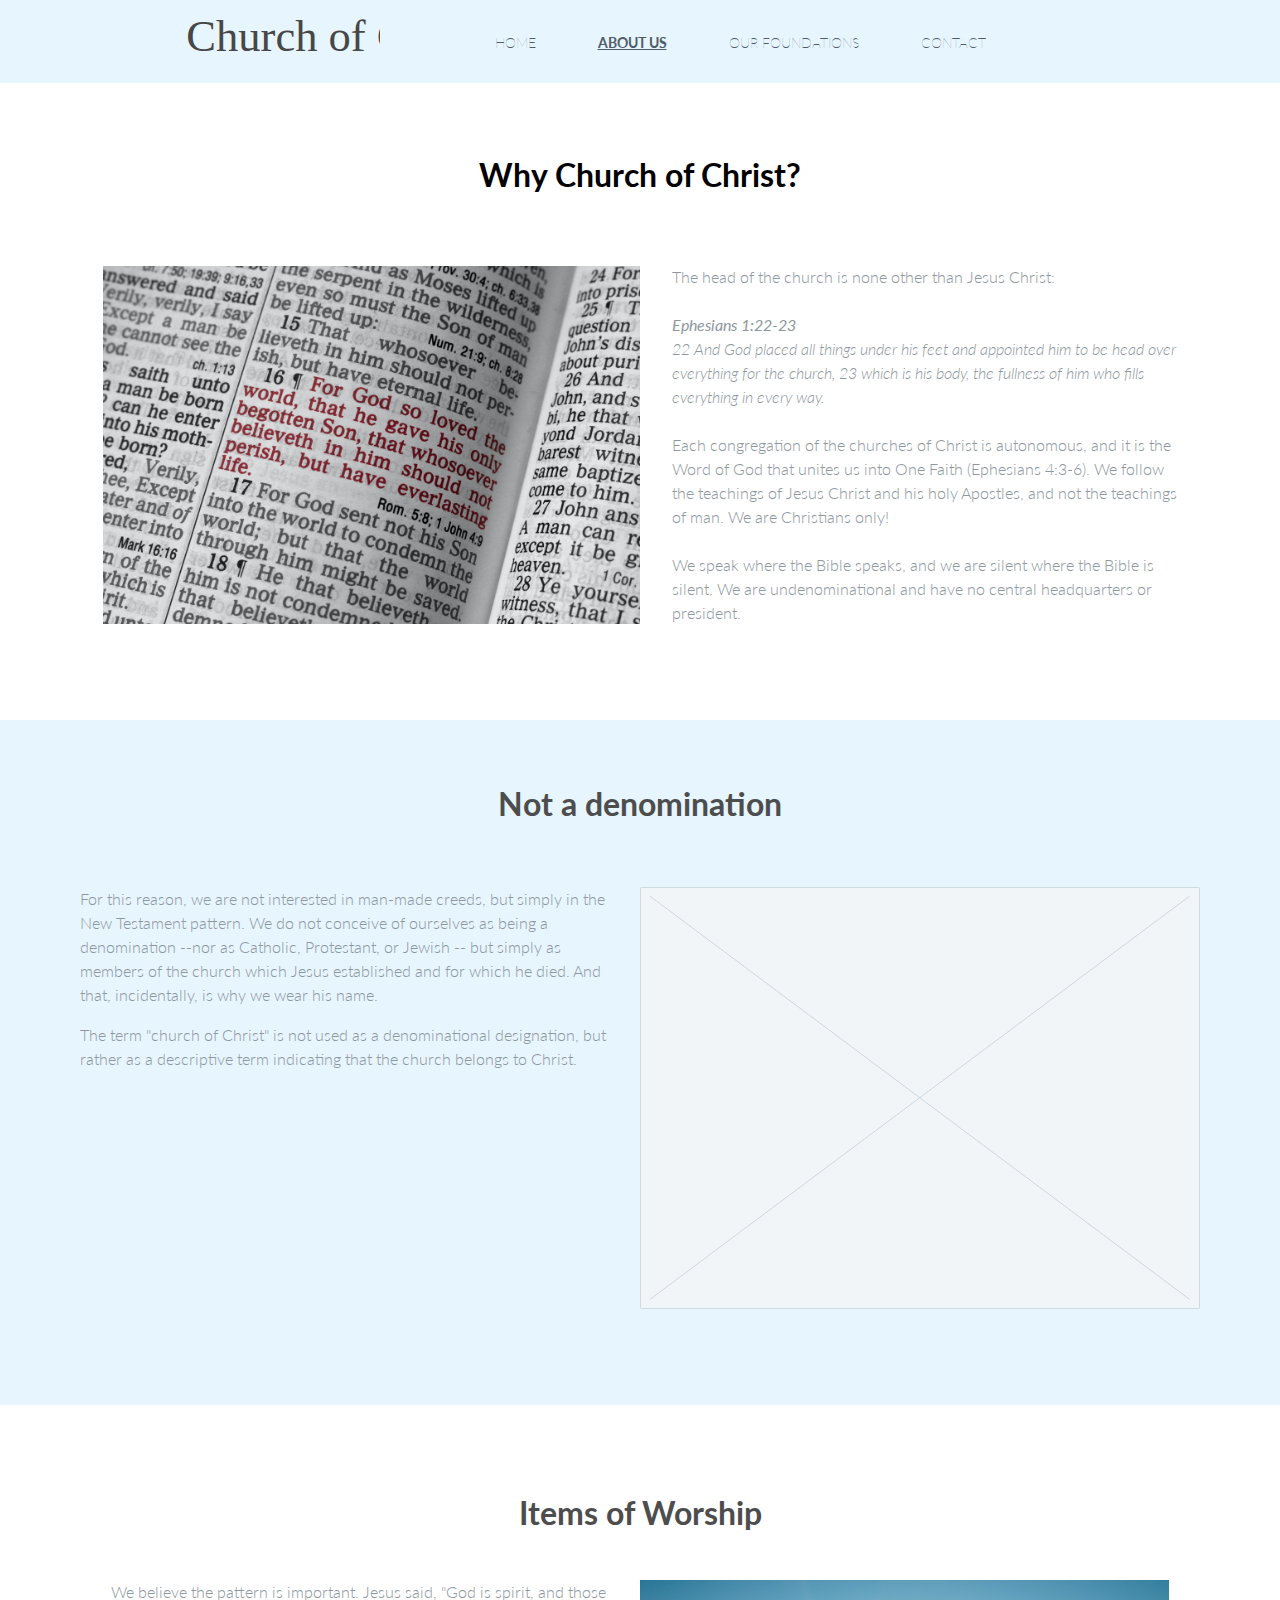
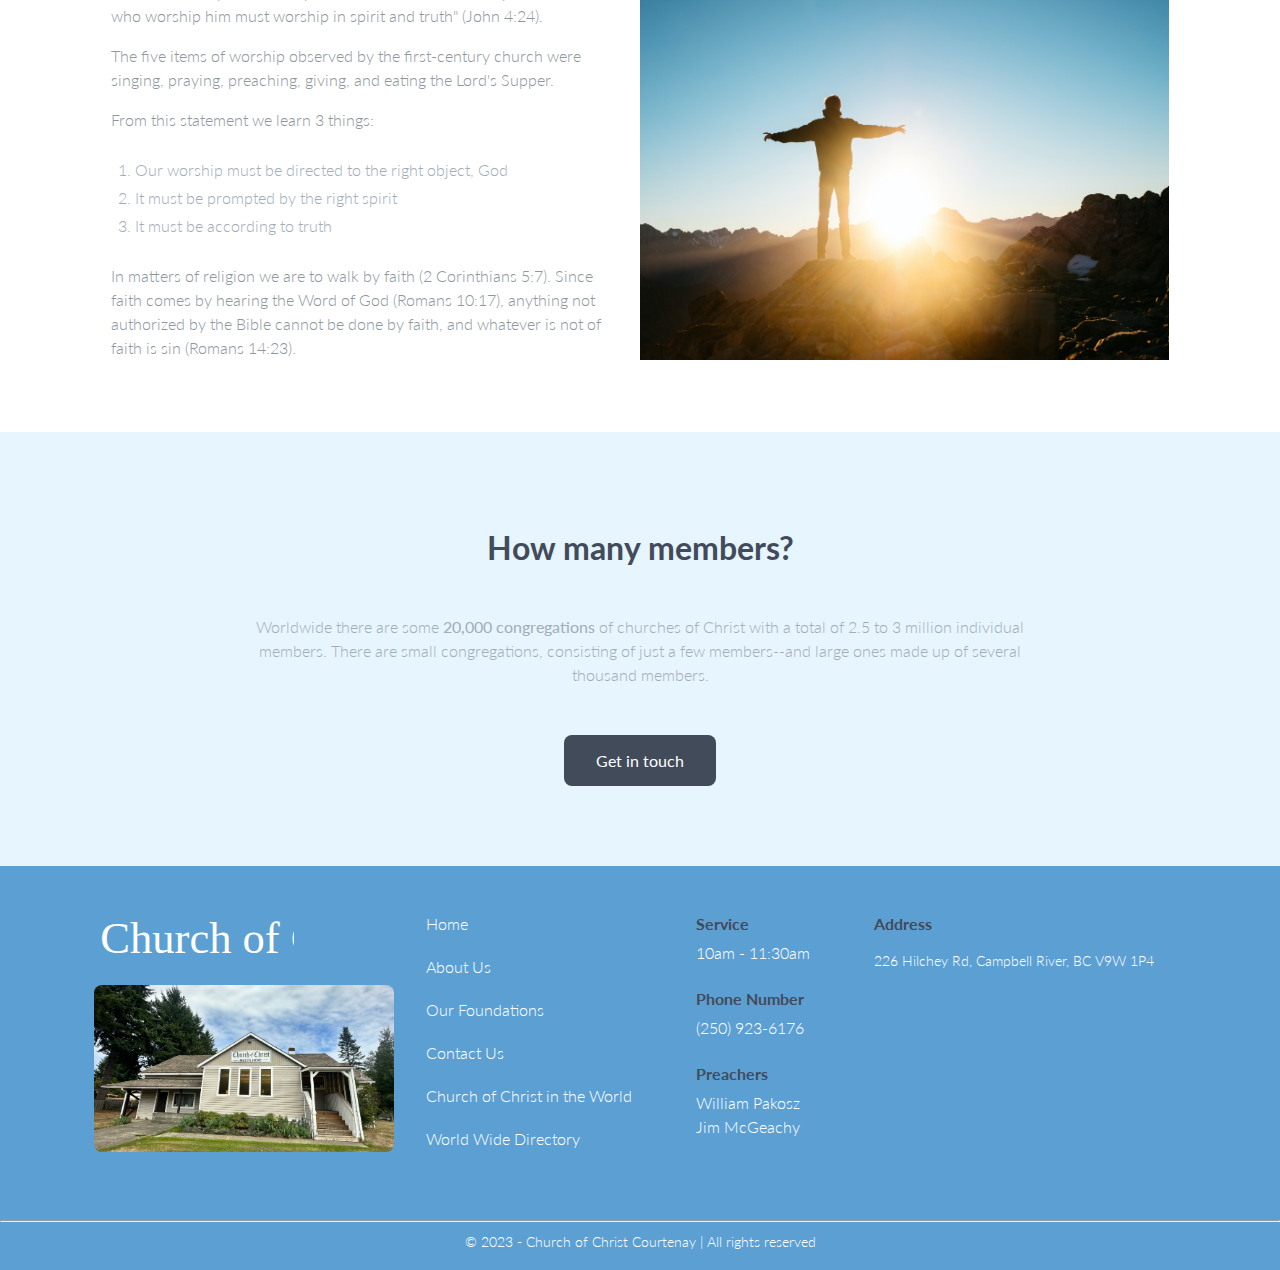
==== commit 37d2d75f: "Update format document" ====
--- a/about.html
+++ b/about.html
@@ -7,14 +7,18 @@
     <link rel="stylesheet" href="styles.css">
     <link rel="stylesheet" href="https://cdnjs.cloudflare.com/ajax/libs/font-awesome/4.7.0/css/font-awesome.min.css">
     <link rel="preconnect" href="https://fonts.googleapis.com">
-<link rel="preconnect" href="https://fonts.gstatic.com" crossorigin>
-<link href="https://fonts.googleapis.com/css2?family=Lato:ital,wght@0,300;0,400;0,700;1,300;1,400;1,700&display=swap" rel="stylesheet">
+    <link rel="preconnect" href="https://fonts.gstatic.com" crossorigin>
+    <link
+        href="https://fonts.googleapis.com/css2?family=Lato:ital,wght@0,300;0,400;0,700;1,300;1,400;1,700&display=swap"
+        rel="stylesheet">
     <title>Church of Christ - Project</title>
 </head>
 
 <body>
     <header>
-        <img src="images/logo.svg" class="logo" alt="logo" width="150">
+        <a href="index.html">
+            <img src="images/logo.svg" class="logo" alt="logo" width="150">
+        </a>
         <nav>
             <a class="toggle" onclick="showNav()"><i class="fa fa-bars" aria-hidden="true"></i></a>
             <ul id="nav-items">
@@ -40,27 +44,35 @@
             element.classList.toggle("show-items");
         }
     </script>
-     <main>
+    <main>
         <section class="why-container">
             <h1>Why Church of Christ?</h1>
             <div class="why-content">
                 <img src="images/son.jpg" alt="Bible verse"> <!--Photo by wisconsinpictures on Unsplash-->
                 <div>
                     <p>The head of the church is none other than Jesus Christ:</p>
-                    <p class="verse"> <strong>Ephesians 1:22-23</strong><br> 
-                       22 And God placed all things under his feet and appointed him to be head over everything for the church, 23 which is his body, the fullness of him who fills everything in every way.</p>
-                    <p>Each congregation of the churches of Christ is autonomous, and it is the Word of God that unites us into One Faith (Ephesians 4:3-6). We follow the teachings of Jesus Christ and his holy Apostles, and not the teachings of man. We are Christians only!</p>
-                    <p>We speak where the Bible speaks, and we are silent where the Bible is silent. We are undenominational and have no central headquarters or president.</p>
+                    <p class="verse"> <strong>Ephesians 1:22-23</strong><br>
+                        22 And God placed all things under his feet and appointed him to be head over everything for the
+                        church, 23 which is his body, the fullness of him who fills everything in every way.</p>
+                    <p>Each congregation of the churches of Christ is autonomous, and it is the Word of God that unites
+                        us into One Faith (Ephesians 4:3-6). We follow the teachings of Jesus Christ and his holy
+                        Apostles, and not the teachings of man. We are Christians only!</p>
+                    <p>We speak where the Bible speaks, and we are silent where the Bible is silent. We are
+                        undenominational and have no central headquarters or president.</p>
                 </div>
             </div>
         </section>
-        
+
         <section class="denomination-container">
             <h2>Not a denomination</h2>
             <div class="denomination-content">
                 <div>
-                    <p>For this reason, we are not interested in man-made creeds, but simply in the New Testament pattern. We do not conceive of ourselves as being a denomination --nor as Catholic, Protestant, or Jewish -- but simply as members of the church which Jesus established and for which he died. And that, incidentally, is why we wear his name.</p>
-                    <p>The term "church of Christ" is not used as a denominational designation, but rather as a descriptive term indicating that the church belongs to Christ.</p>
+                    <p>For this reason, we are not interested in man-made creeds, but simply in the New Testament
+                        pattern. We do not conceive of ourselves as being a denomination --nor as Catholic, Protestant,
+                        or Jewish -- but simply as members of the church which Jesus established and for which he died.
+                        And that, incidentally, is why we wear his name.</p>
+                    <p>The term "church of Christ" is not used as a denominational designation, but rather as a
+                        descriptive term indicating that the church belongs to Christ.</p>
                 </div>
                 <img src="images/image2.svg" alt="Image">
             </div>
@@ -71,15 +83,19 @@
             <h2>Items of Worship</h2>
             <div class="worship-content">
                 <div>
-                    <p>We believe the pattern is important. Jesus said, "God is spirit, and those who worship him must worship in spirit and truth" (John 4:24).</p>
-                    <p>The five items of worship observed by the first-century church were singing, praying, preaching, giving, and eating the Lord's Supper.</p>
+                    <p>We believe the pattern is important. Jesus said, "God is spirit, and those who worship him must
+                        worship in spirit and truth" (John 4:24).</p>
+                    <p>The five items of worship observed by the first-century church were singing, praying, preaching,
+                        giving, and eating the Lord's Supper.</p>
                     <p>From this statement we learn 3 things:</p>
                     <ol class="statements">
                         <li>Our worship must be directed to the right object, God</li>
                         <li>It must be prompted by the right spirit</li>
                         <li>It must be according to truth</li>
                     </ol>
-                    <p>In matters of religion we are to walk by faith (2 Corinthians 5:7). Since faith comes by hearing the Word of God (Romans 10:17), anything not authorized by the Bible cannot be done by faith, and whatever is not of faith is sin (Romans 14:23).</p>
+                    <p>In matters of religion we are to walk by faith (2 Corinthians 5:7). Since faith comes by hearing
+                        the Word of God (Romans 10:17), anything not authorized by the Bible cannot be done by faith,
+                        and whatever is not of faith is sin (Romans 14:23).</p>
                 </div>
                 <img src="images/worship1.jpg" alt="Image"> <!-- Photo by Pablo Heimplatz on Unsplash -->
             </div>
@@ -89,7 +105,9 @@
         <div class="members-container">
             <div class="members-text">
                 <h2>How many members?</h2>
-                <p>Worldwide there are some <strong>20,000 congregations</strong> of churches of Christ with a total of 2.5 to 3 million individual members. There are small congregations, consisting of just a few members--and large ones made up of several thousand members.</p>
+                <p>Worldwide there are some <strong>20,000 congregations</strong> of churches of Christ with a total of
+                    2.5 to 3 million individual members. There are small congregations, consisting of just a few
+                    members--and large ones made up of several thousand members.</p>
             </div>
             <a href="contact.html">Get in touch</a>
         </div>
--- a/styles.css
+++ b/styles.css
@@ -479,6 +479,11 @@
   justify-content: flex-end;
 }
 
+::placeholder {
+  color:#adadad ;
+  opacity: 1;
+}
+
 /* Buttons -------
 
 input[type="reset"] {
@@ -515,11 +520,12 @@
   font-size: 1.6rem;
 }
 
+
 input[type="text"],
 textarea {
   width: 100%;
   padding: 16px;
-  border: 1px solid #424b5a;
+  border: .3px solid #424b5a;
   border-radius: 4px;
   margin-top: 8px;
   margin-bottom: 16px;
@@ -529,7 +535,7 @@
 input[type="email"] {
   width: 100%;
   padding: 16px;
-  border: 1px solid #424b5a;
+  border: .3px solid #424b5a;
   border-radius: 4px;
   margin-top: 8px;
   margin-bottom: 16px;
@@ -542,7 +548,7 @@
 
 fieldset {
   margin-bottom: 16px;
-  border: 1px solid #424b5a;
+  border: .3px solid #424b5a;
 }
 
 .label-required {
@@ -551,9 +557,6 @@
   color: red;
 }
 
-input:required {
-  border: 1px solid red;
-}
 
 /* ============================================================
 
@@ -717,7 +720,7 @@
   footer li {
     margin: 0 32px 24px;
   }
-  
+
   .images-container img {
     margin: 0 0 16px;
     border-radius: 8px;
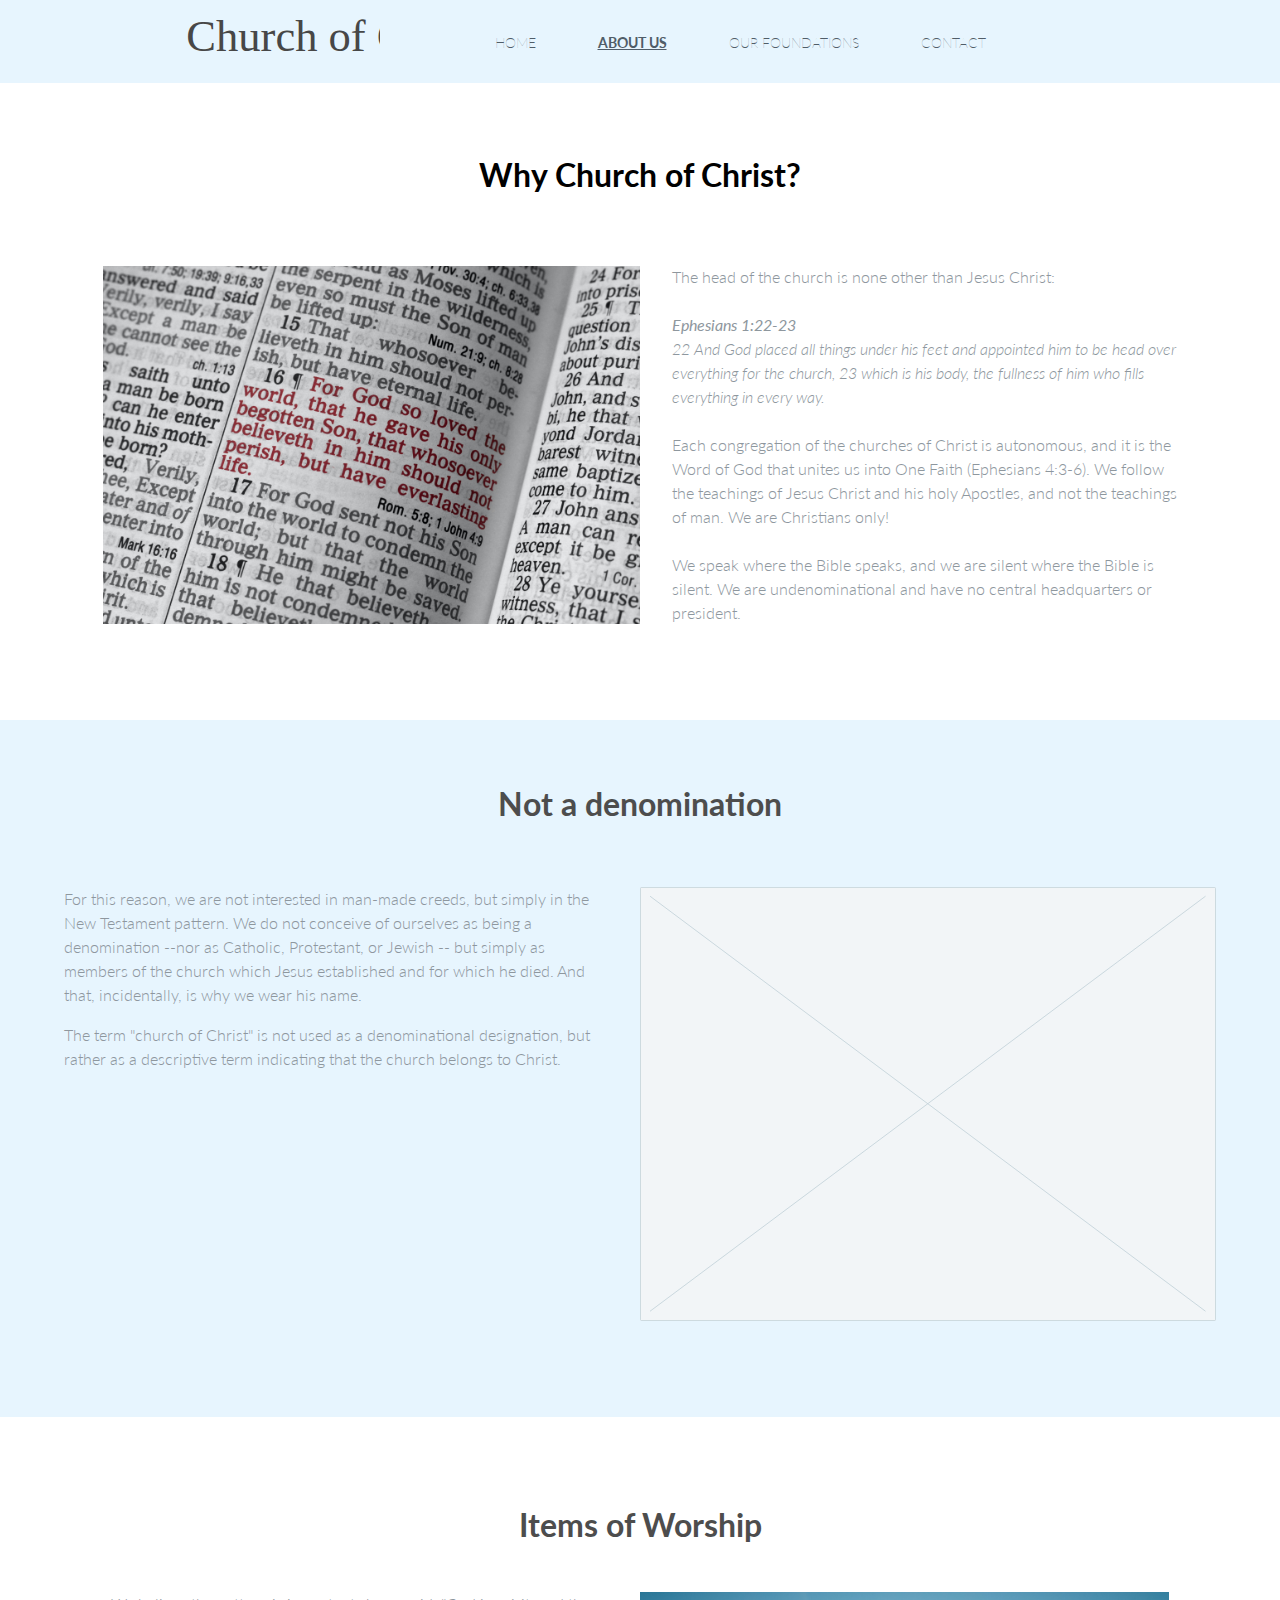
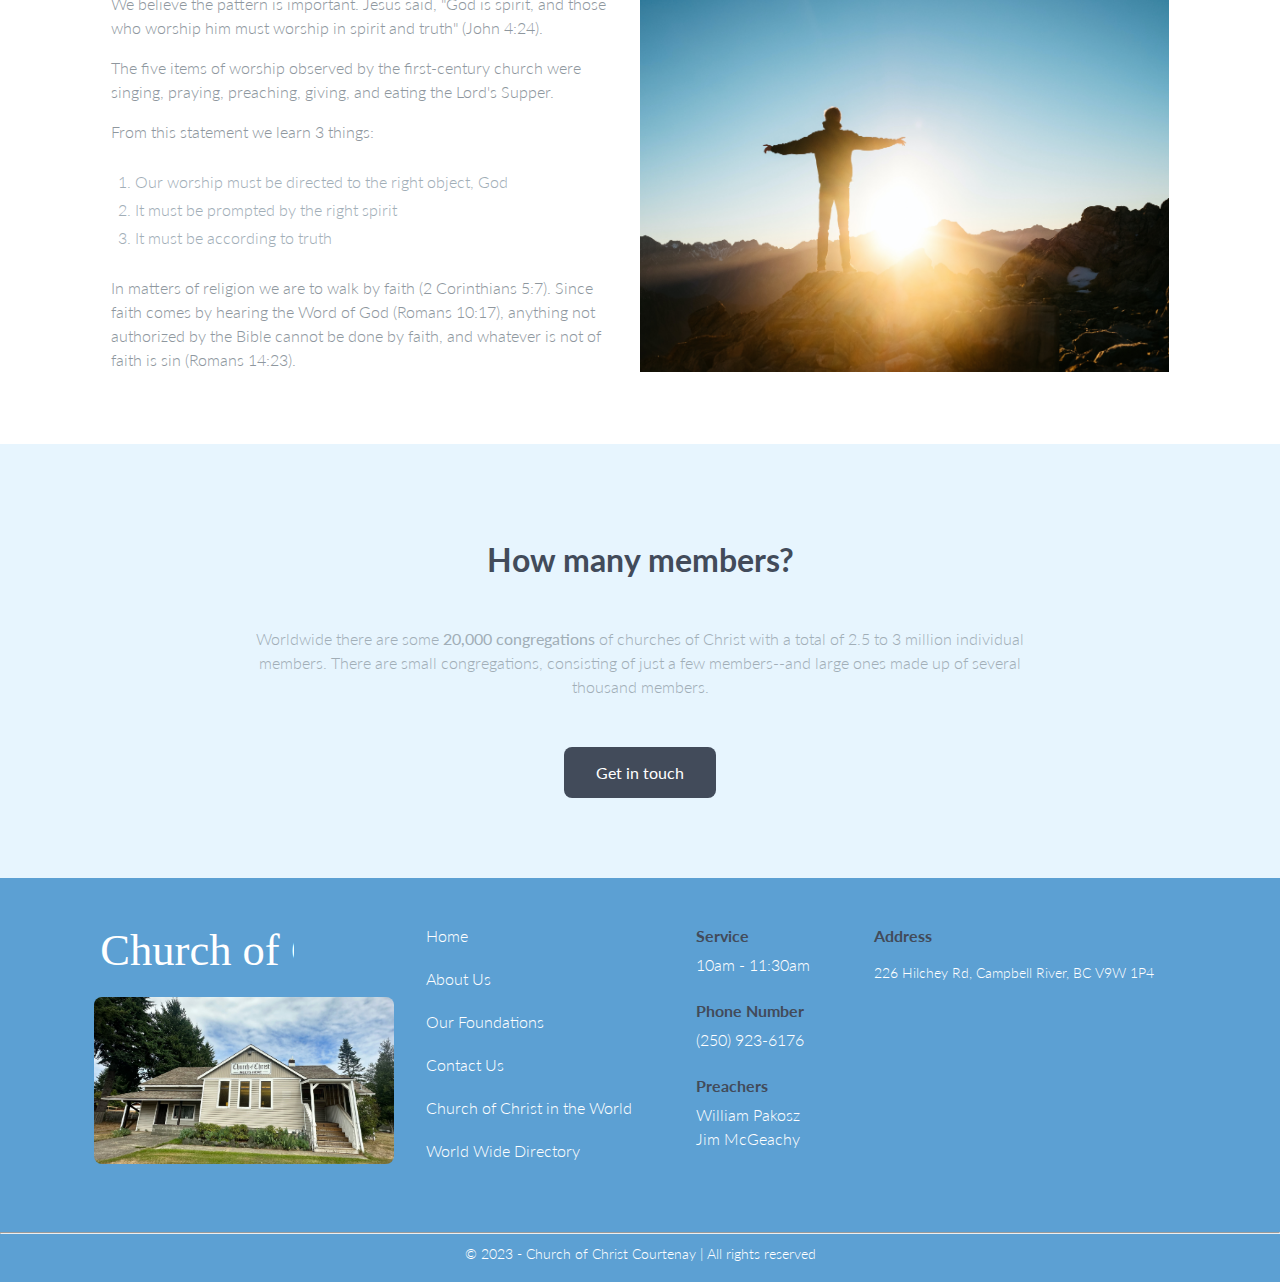
==== commit 4799ee9d: "New font added to form and table" ====
--- a/about.html
+++ b/about.html
@@ -8,10 +8,8 @@
     <link rel="stylesheet" href="https://cdnjs.cloudflare.com/ajax/libs/font-awesome/4.7.0/css/font-awesome.min.css">
     <link rel="preconnect" href="https://fonts.googleapis.com">
     <link rel="preconnect" href="https://fonts.gstatic.com" crossorigin>
-    <link
-        href="https://fonts.googleapis.com/css2?family=Lato:ital,wght@0,300;0,400;0,700;1,300;1,400;1,700&display=swap"
-        rel="stylesheet">
-    <title>Church of Christ - Project</title>
+    <link href="https://fonts.googleapis.com/css2?family=Hedvig+Letters+Sans&family=Lato:ital,wght@0,300;0,400;0,700;1,300;1,400;1,700&display=swap" rel="stylesheet">
+    <title>About Us COC- Project</title>
 </head>
 
 <body>
--- a/styles.css
+++ b/styles.css
@@ -64,7 +64,7 @@
   color: #474747;
   text-decoration: none;
   text-transform: uppercase;
-  font-size: 1.2rem;
+  font-size: 1.6rem;
   font-weight: lighter;
   list-style: none;
 }
@@ -334,7 +334,7 @@
   flex-direction: column;
   text-align: left;
   margin: 16px;
-  padding: 16px;
+  padding: 16px 0;
 }
 
 .why-container h1 {
@@ -359,7 +359,7 @@
 
 .denomination-container {
   background-color: #e7f5fe;
-  padding: 48px 32px;
+  padding: 48px 16px;
 }
 
 .denomination-content {
@@ -385,7 +385,7 @@
 
 .worship-container {
   margin: auto;
-  padding: 48px 32px;
+  padding: 48px 16px;
 }
 
 .worship-content {
@@ -422,7 +422,7 @@
   flex-direction: column;
   background-color: #e7f5fe;
   text-align: center;
-  padding: 32px 0;
+  padding: 32px 24px;
 }
 
 .members-container h2 {
@@ -430,10 +430,10 @@
   color: #424b5a;
 }
 
-.members-container p {
-  margin: 16px 32px;
-  font-weight: 300;
-  color: #a1aeb7;
+.membership-container {
+  display: flex;
+  flex-direction: column;
+  margin: 40px 16px;
 }
 
 .members-container a {
@@ -454,7 +454,127 @@
 OUR FOUNDATIONS
 ==================== */
 
-/* WHY CHURCH OF CHRIST... -------*/
+/* Baptism -------*/
+
+.membership-container {
+  display: flex;
+  flex-direction: column;
+  margin: 40px 16px;
+}
+
+.membership-container h1 {
+  text-align: center;
+}
+
+.membership-container div {
+  margin: 16px 0;
+}
+
+.membership-container .grid {
+  margin: 0;
+}
+
+.steps-container {
+  display: flex;
+  flex-direction: column;
+}
+
+.membership-container .grid div {
+  margin: 16px 0;
+  padding: 16px 0;
+}
+
+.steps-container img {
+  width: 100%;
+  padding: 16px 0;
+}
+
+.grid div h3 {
+  margin: 16px 0;
+  font-size: 2.4rem;
+  color: #505d68;
+}
+
+.membership-container div p {
+  margin-bottom: 24px;
+}
+
+/* DIRECTORY CONTAINER -------*/
+
+.directory-container {
+  display: flex;
+  flex-direction: column;
+  background-color: #e7f5fe;
+  text-align: center;
+  padding: 32px 0;
+}
+
+.directory-container h2 {
+  margin: 16px;
+  color: #424b5a;
+}
+
+.directory-container p {
+  margin: 0 32px;
+  font-size: 1.8rem;
+  font-weight: 300;
+  padding: 16px 0;
+  color: #a1aeb7;
+}
+
+/* TABLE -------*/
+
+.table-container {
+  overflow-x: auto;
+  max-width: 1170px;
+  margin: auto;
+}
+
+table {
+  font-family: "Lato", sans-serif;
+  margin: 16px;
+  background-color: white;
+}
+
+caption {
+  font-size: 2rem;
+  text-align: left;
+  padding: 16px 0;
+  text-align: center;
+}
+
+td,
+th {
+  padding: 8px;
+}
+
+th {
+  padding-top: 16px;
+  padding-bottom: 16px;
+  text-align: left;
+  background-color: #424b5a;
+  color: white;
+}
+
+tr:nth-child(even) {
+  background-color: #f2f2f2;
+}
+
+tbody tr:hover {
+  background-color: #ddd;
+}
+
+td.merge {
+  text-align: center;
+  font-style: italic;
+}
+
+tfoot {
+  font-size: 1.2rem;
+  font-style: italic;
+  text-align: center;
+  background-color: #c5c5c5;
+}
 
 /* ====================
 CONTACT
@@ -480,25 +600,11 @@
 }
 
 ::placeholder {
-  color:#adadad ;
+  color: #adadad;
   opacity: 1;
 }
 
-/* Buttons -------
-
-input[type="reset"] {
-  color: #424b5a;
-  padding: 8px 32px;
-  border-radius: 4px;
-  border: 2px solid #424b5a;
-  cursor: pointer;
-}
-
-input[type="reset"]:hover {
-  background-color: #424b5a;
-  color: #ffffff;
-}
-*/
+/* Buttons -------*/
 
 input[type="submit"] {
   background-color: #424b5a;
@@ -506,6 +612,7 @@
   padding: 8px 32px;
   border-radius: 4px;
   cursor: pointer;
+  margin: 16px 0;
 }
 
 input[type="submit"]:hover {
@@ -520,12 +627,11 @@
   font-size: 1.6rem;
 }
 
-
 input[type="text"],
 textarea {
   width: 100%;
   padding: 16px;
-  border: .3px solid #424b5a;
+  border: 0.3px solid #424b5a;
   border-radius: 4px;
   margin-top: 8px;
   margin-bottom: 16px;
@@ -535,7 +641,7 @@
 input[type="email"] {
   width: 100%;
   padding: 16px;
-  border: .3px solid #424b5a;
+  border: 0.3px solid #424b5a;
   border-radius: 4px;
   margin-top: 8px;
   margin-bottom: 16px;
@@ -548,7 +654,7 @@
 
 fieldset {
   margin-bottom: 16px;
-  border: .3px solid #424b5a;
+  border: 0.3px solid #424b5a;
 }
 
 .label-required {
@@ -557,6 +663,18 @@
   color: red;
 }
 
+.phoneField {
+  display: none;
+}
+
+#contactPhone:checked ~ .phoneField {
+  display: block;
+}
+
+#contactPhone {
+  margin: 16px;
+  align-items: center;
+}
 
 /* ============================================================
 
@@ -874,5 +992,41 @@
     padding: 16px 32px;
   }
 
+  /* ----------------
+FOUNDATIONS 
+Large devices (laptops/desktops, 992px and up) 
+------------------- */
+
+  /* Baptism -------*/
+
+  .membership-container {
+    max-width: 1170px;
+    margin: auto;
+    padding: 48px;
+  }
+
+  .membership-container h1 {
+    text-align: center;
+    padding: 32px 0;
+  }
+
+  .membership-container div {
+    padding: 0;
+  }
+
+  .steps-container img {
+    width: 50%;
+  }
+
+  .baptism-content {
+    display: flex;
+    gap: 32px;
+    align-items: flex-start;
+  }
+
+  .baptism-content p {
+    line-height: 3rem;
+  }
+
   /* watch out with this close... -------*/
 }
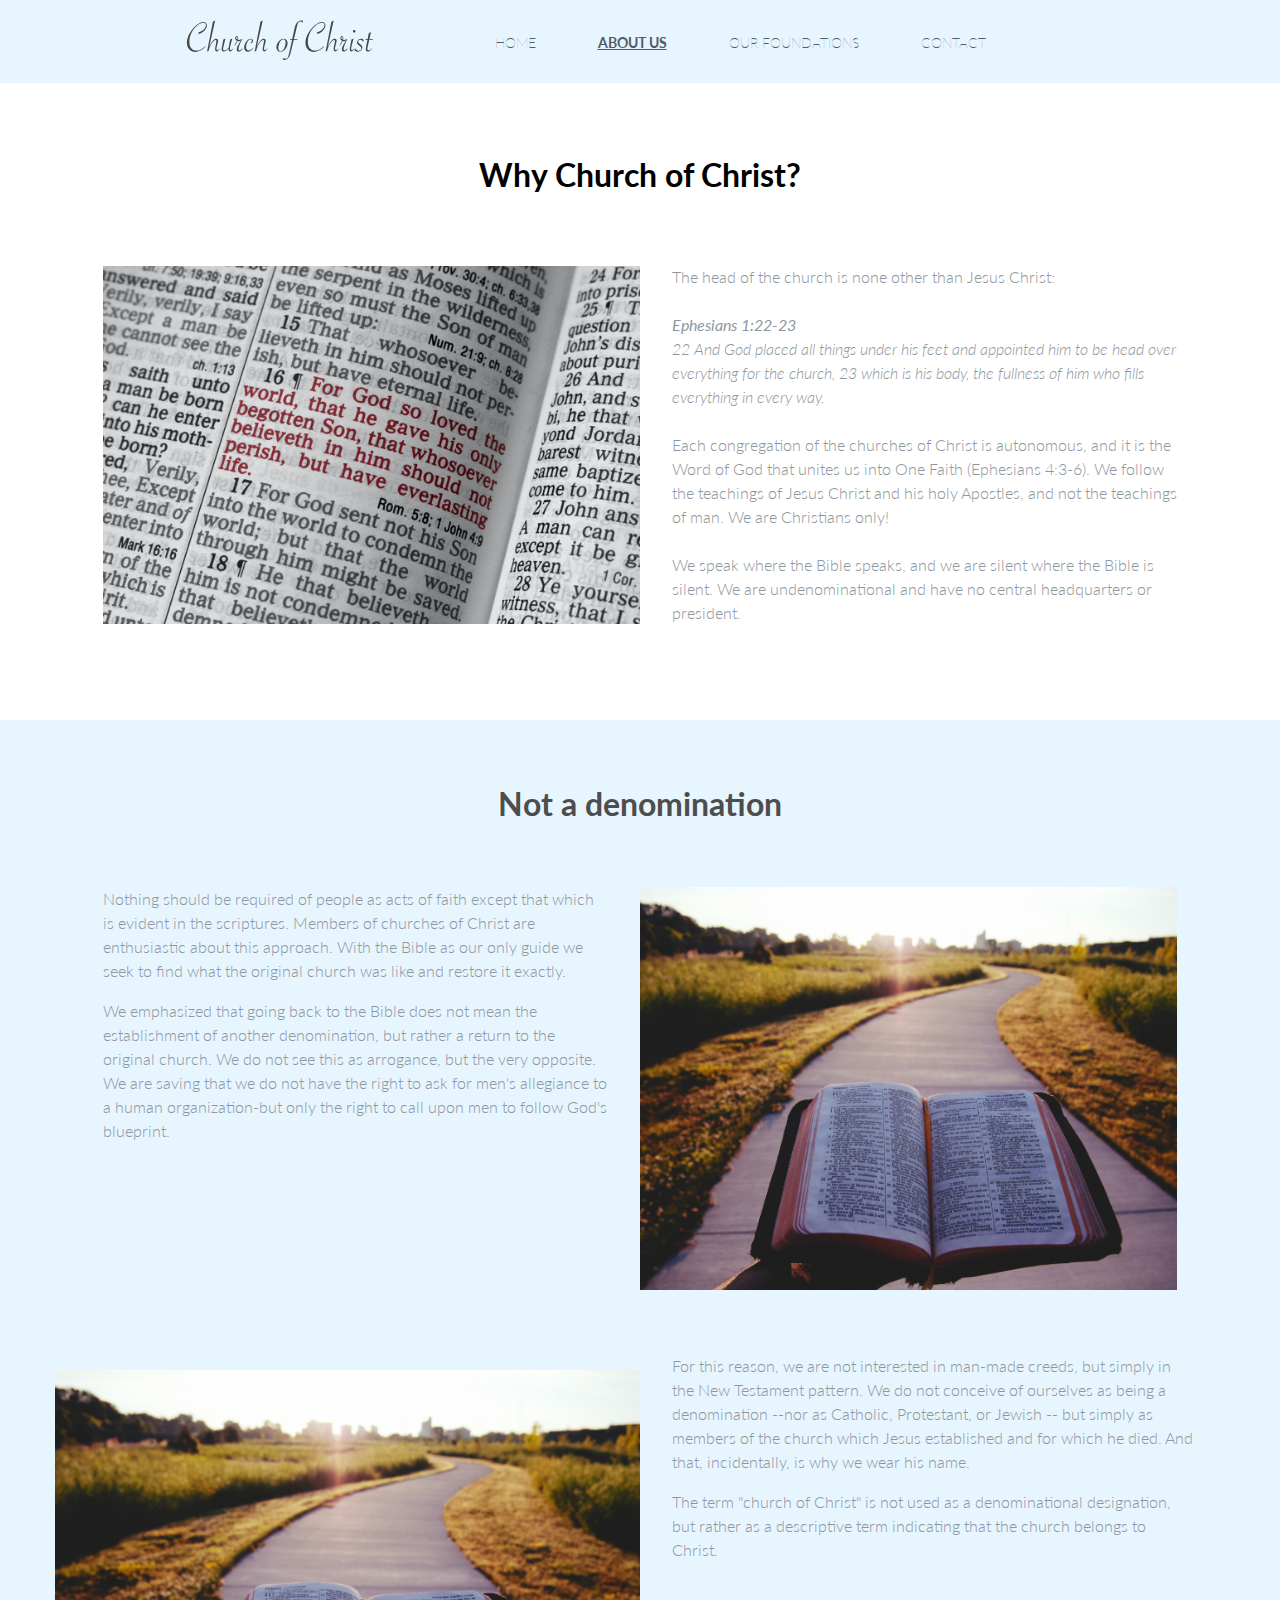
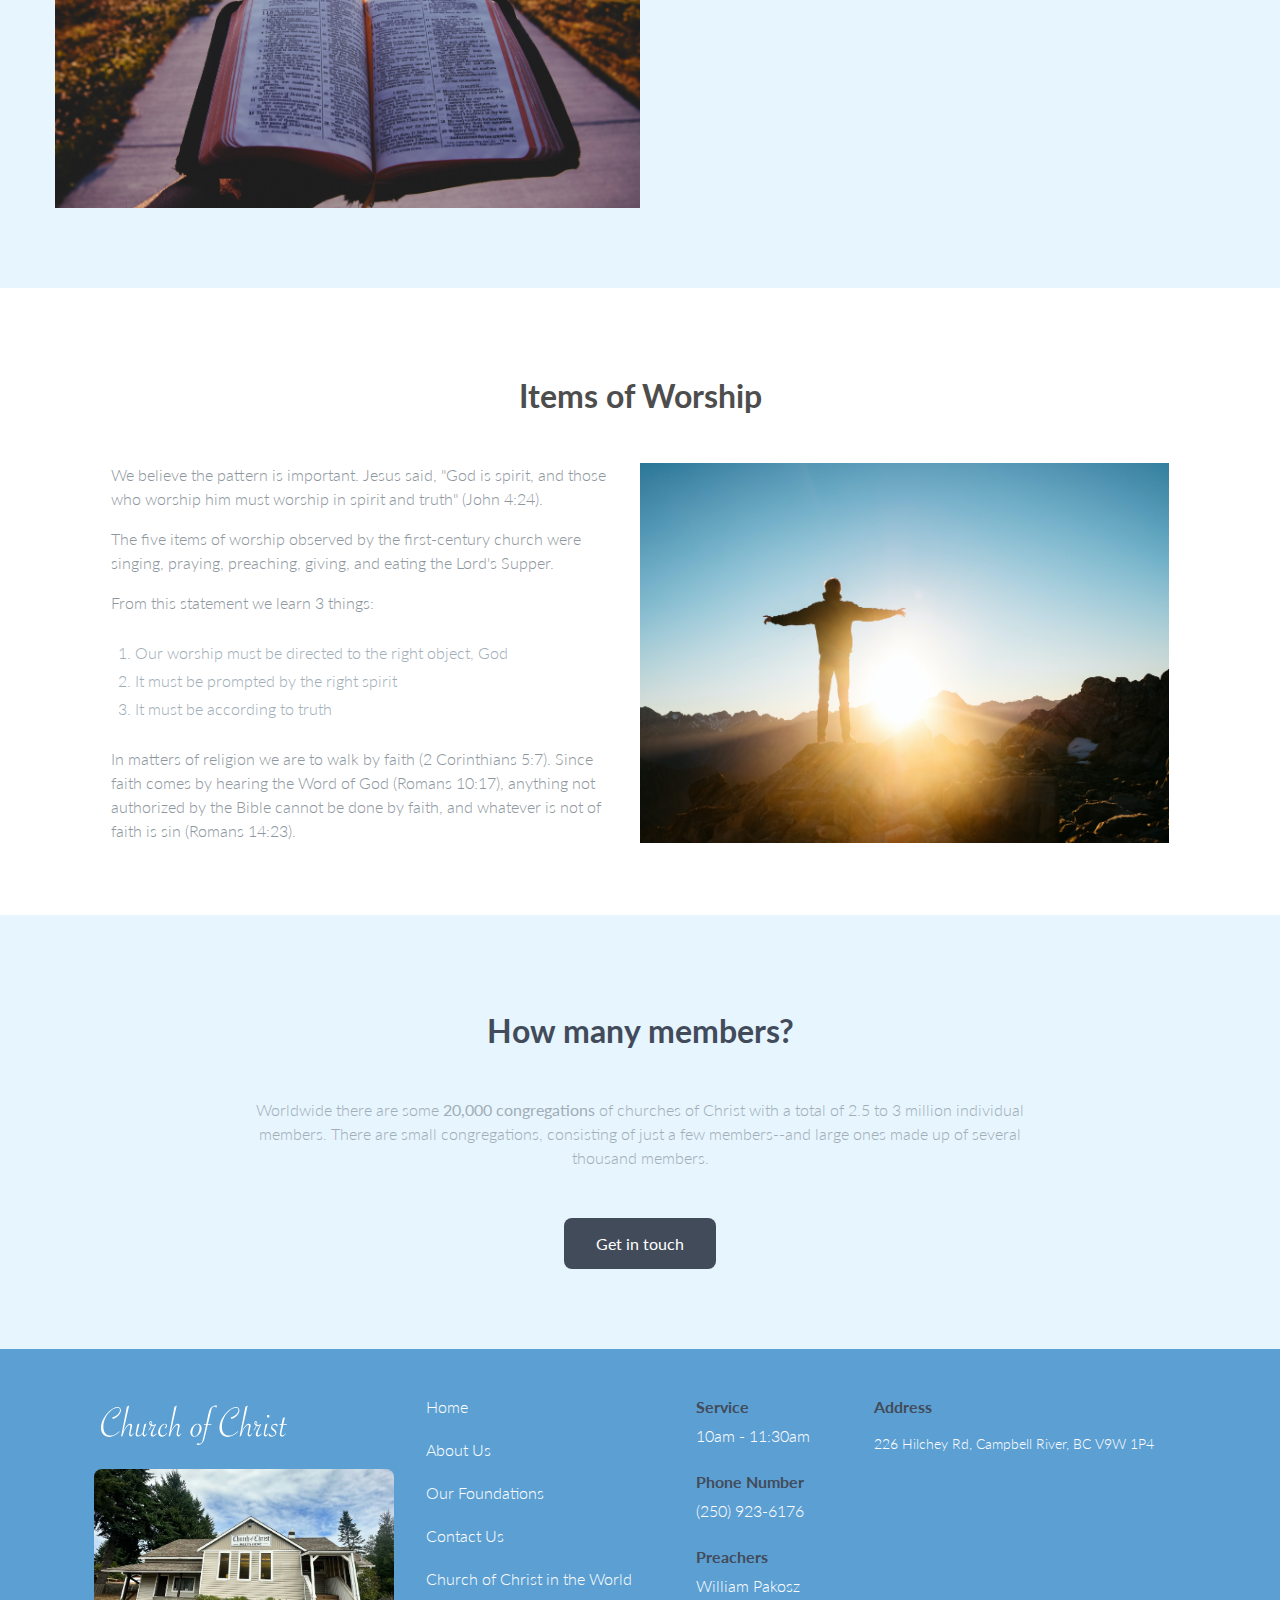
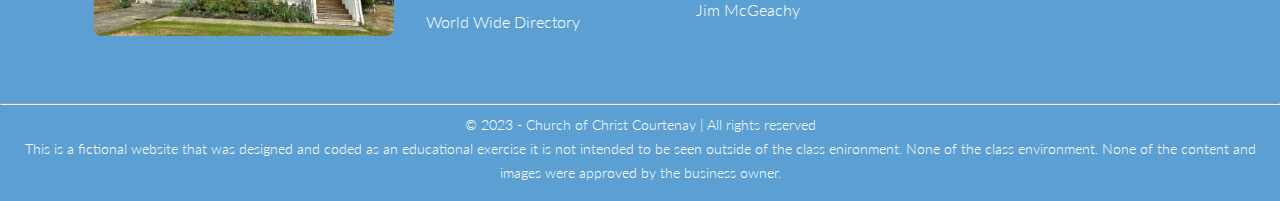
==== commit a6c602a7: "Foundations pages" ====
--- a/about.html
+++ b/about.html
@@ -63,7 +63,14 @@
 
         <section class="denomination-container">
             <h2>Not a denomination</h2>
-            <div class="denomination-content">
+            <div class="denomination-content1">
+                <div>
+                    <p>Nothing should be required of people as acts of faith except that which is evident in the scriptures. Members of churches of Christ are enthusiastic about this approach. With the Bible as our only guide we seek to find what the original church was like and restore it exactly.</p>
+                    <p>We emphasized that going back to the Bible does not mean the establishment of another denomination, but rather a return to the original church. We do not see this as arrogance, but the very opposite. We are saving that we do not have the right to ask for men's allegiance to a human organization-but only the right to call upon men to follow God's blueprint.</p>
+                </div>
+                <img src="images/bible-path.jpg" alt="A bible with a path as a background">
+            </div>
+            <div class="denomination-content2">
                 <div>
                     <p>For this reason, we are not interested in man-made creeds, but simply in the New Testament
                         pattern. We do not conceive of ourselves as being a denomination --nor as Catholic, Protestant,
@@ -72,7 +79,7 @@
                     <p>The term "church of Christ" is not used as a denominational designation, but rather as a
                         descriptive term indicating that the church belongs to Christ.</p>
                 </div>
-                <img src="images/image2.svg" alt="Image">
+                <img src="images/bible-path.jpg" alt="A bible with a path as a background">
             </div>
         </section>
 
@@ -163,7 +170,11 @@
             </div>
         </div>
         <hr>
-        <p class="rights">&copy; 2023 - Church of Christ Courtenay | All rights reserved</p>
+        <p class="rights">&copy; 2023 - Church of Christ Courtenay | All rights reserved <br>
+            This is a fictional website that was designed and coded as an
+            educational exercise it is not intended to be seen outside of the
+            class enironment. None of the class environment. None of the content
+            and images were approved by the business owner.</p>
     </footer>
 
 
--- a/styles.css
+++ b/styles.css
@@ -362,20 +362,45 @@
   padding: 48px 16px;
 }
 
-.denomination-content {
-  display: flex;
-  flex-direction: column;
-}
-
-.denomination-content h2 {
+.denomination-content1 {
+  display: flex;
+  flex-direction: column;
+  max-width: 1170px;
+  margin:auto;
+}
+
+.denomination-content1 h2 {
   margin: 16px;
 }
 
-.denomination-content img {
-  width: 100%;
-}
-
-.denomination-content p {
+.denomination-content1 img {
+  width: 100%;
+}
+
+.denomination-content1 p {
+  margin: 16px 0;
+  font-weight: 300;
+  text-align: left;
+}
+
+
+
+.denomination-content2 {
+  display: flex;
+  flex-direction: column;
+  max-width: 1170px;
+  margin:auto;
+}
+
+.denomination-content2 h2 {
+  margin: 16px;
+}
+
+.denomination-content2 img {
+  width: 100%;
+}
+
+.denomination-content2 p {
   margin: 16px 0;
   font-weight: 300;
   text-align: left;
@@ -499,6 +524,39 @@
   margin-bottom: 24px;
 }
 
+/* SALVATION CONTAINER -------*/
+
+.salvation-container {
+  display: flex;
+  flex-direction: column;
+  gap: 32px;
+  padding: 16px;
+}
+
+.salvation-container p {
+  line-height: 2.8rem;
+  margin-bottom: 32px;
+}
+
+.salvation-content h2 {
+  padding: 16px 0;
+  font-size: 3.2rem;
+}
+
+.verses-container p {
+  padding: 16px 0;
+  margin: 16px 0;
+}
+
+.icon-with-text {
+  font-size: 1.6rem;
+}
+
+.fa-angle-double-right {
+  padding: 0 8px;
+}
+
+
 /* DIRECTORY CONTAINER -------*/
 
 .directory-container {
@@ -531,7 +589,7 @@
 }
 
 table {
-  font-family: "Lato", sans-serif;
+  font-family: "Hedvig Letters Sans", sans-serif;
   margin: 16px;
   background-color: white;
 }
@@ -588,6 +646,7 @@
   max-width: 800px;
   margin: 24px auto;
   color: #424b5a;
+  font-family: "Hedvig Letters Sans", sans-serif;
 }
 
 .wrapper-form h2 {
@@ -663,6 +722,7 @@
   color: red;
 }
 
+/* CSS suggested by ChatGPT for add a hidden field -------*/
 .phoneField {
   display: none;
 }
@@ -678,7 +738,13 @@
 
 /* ============================================================
 
+
+
+
 Large devices (laptops/desktops, 992px and up) 
+
+
+
 
 ============================================================ */
 
@@ -919,11 +985,26 @@
     margin: 16px 0;
   }
 
-  .denomination-content {
+  .denomination-content1 {
     flex-direction: row;
     gap: 32px;
     padding: 32px 48px;
   }
+
+  .denomination-content2 {
+    display: flex;
+    flex-direction: row-reverse;
+  }
+  
+  .denomination-content2 img {
+    width: 50%;
+    margin: 32px 0;
+  }
+
+  .denomination-content2 p {
+    margin: 16px 32px;
+  }
+
 
   /* WORSHIP ITEMS -------*/
 
@@ -1028,5 +1109,35 @@
     line-height: 3rem;
   }
 
+  /* Salvation -------*/
+
+  .salvation-container {
+    flex-direction: row;
+    max-width: 1170px;
+    margin: auto;
+    gap: 32px;
+    padding-bottom: 48px;
+  }
+
+  .salvation-content {
+    margin: 16px 32px;
+    width: 100%;
+  }
+
+  .salvation-content p {
+    margin-bottom: 16px;
+  }
+
+  .verses-container {
+    padding: 0 32px;
+  }
+
+  .verses-container p {
+    font-style: italic;
+  }
+
+  
+
+
   /* watch out with this close... -------*/
 }
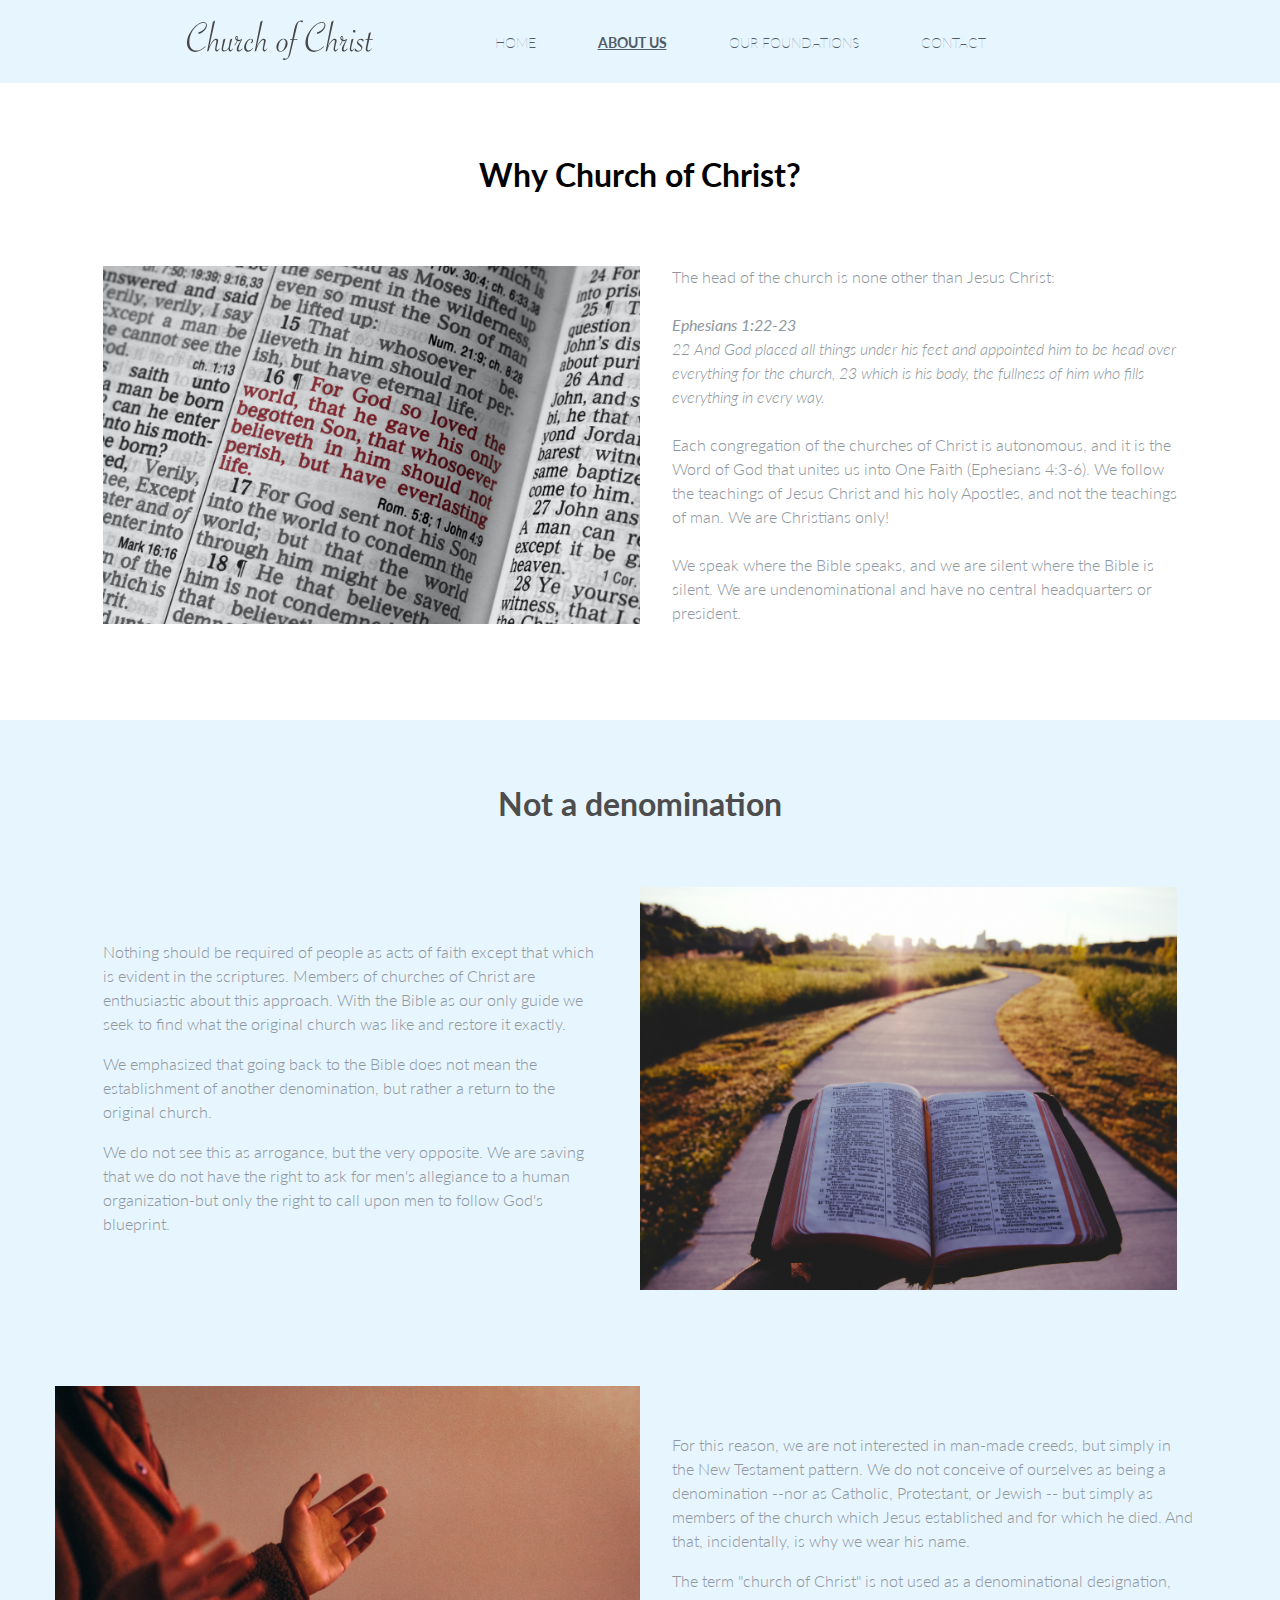
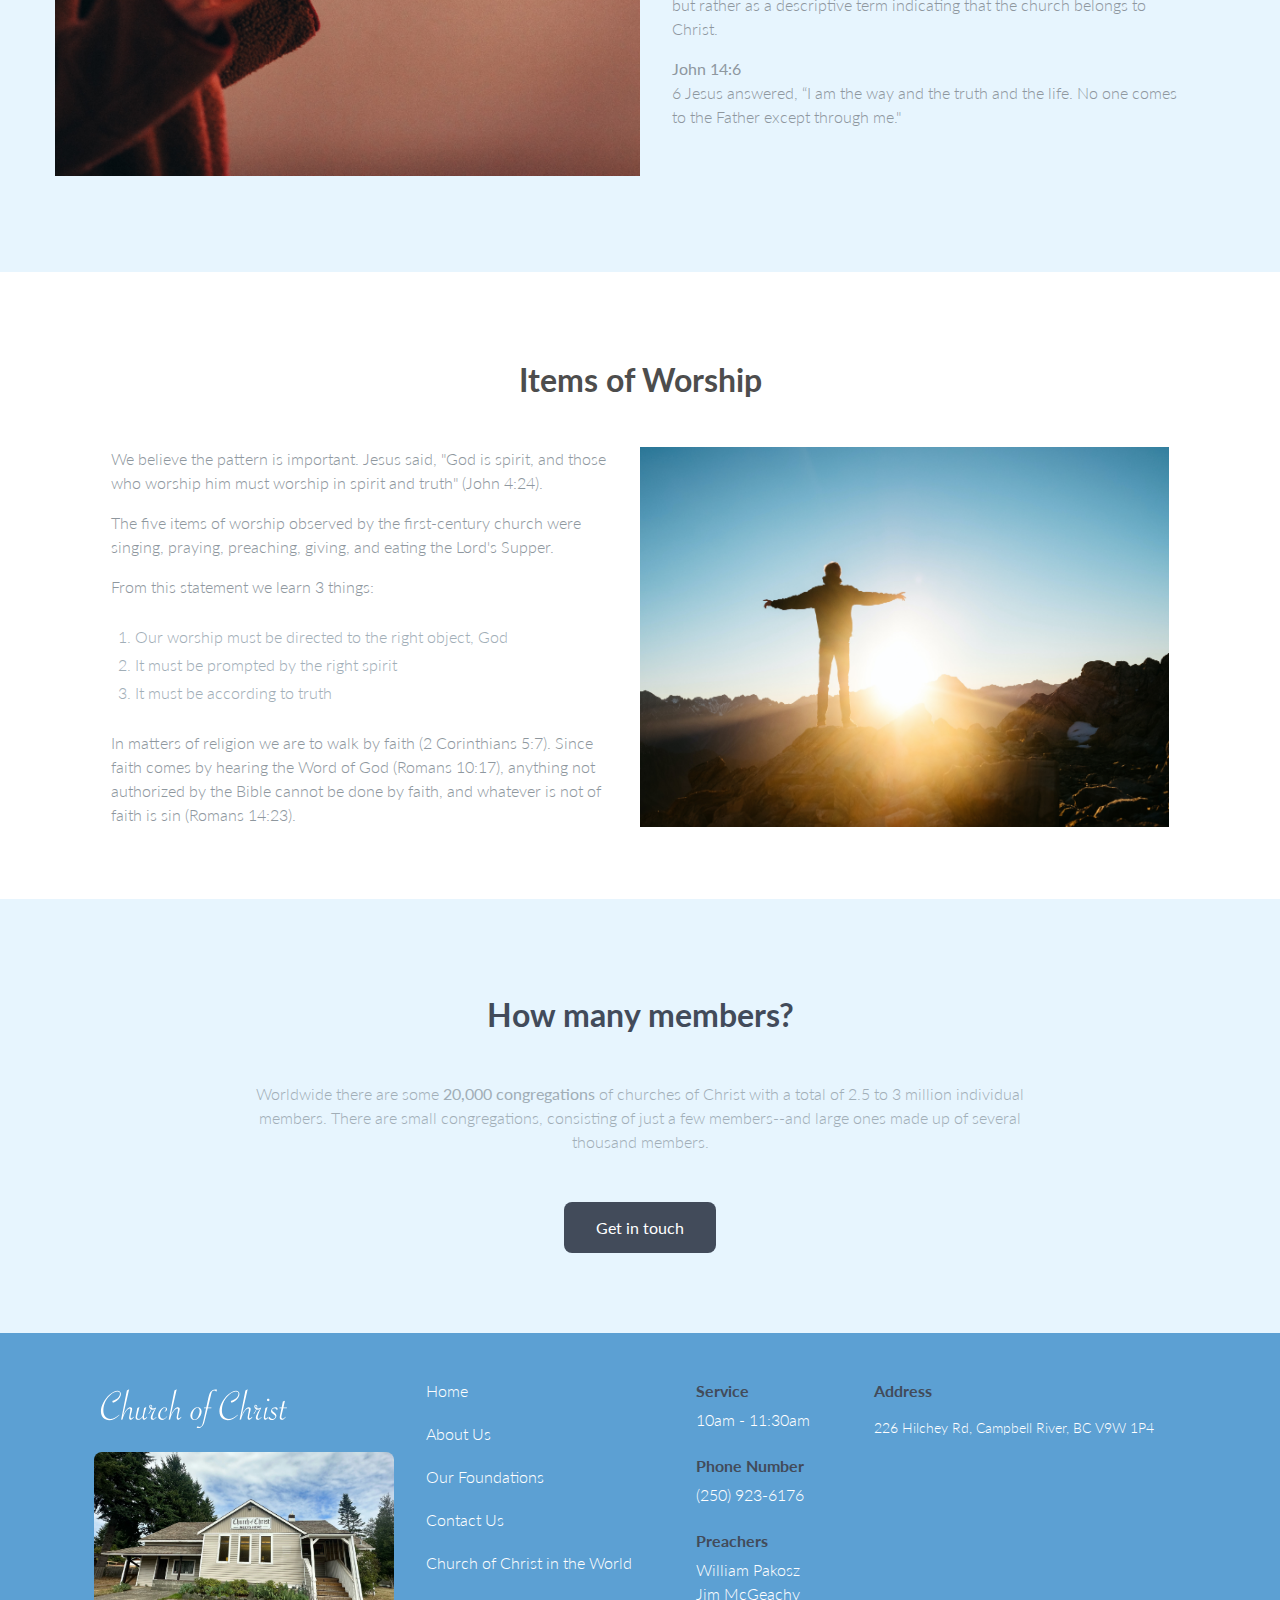
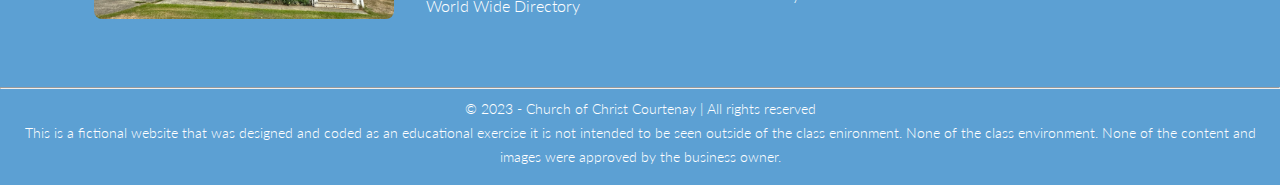
==== commit 9689204f: "Final fixes to Foundations section" ====
--- a/about.html
+++ b/about.html
@@ -8,7 +8,9 @@
     <link rel="stylesheet" href="https://cdnjs.cloudflare.com/ajax/libs/font-awesome/4.7.0/css/font-awesome.min.css">
     <link rel="preconnect" href="https://fonts.googleapis.com">
     <link rel="preconnect" href="https://fonts.gstatic.com" crossorigin>
-    <link href="https://fonts.googleapis.com/css2?family=Hedvig+Letters+Sans&family=Lato:ital,wght@0,300;0,400;0,700;1,300;1,400;1,700&display=swap" rel="stylesheet">
+    <link
+        href="https://fonts.googleapis.com/css2?family=Hedvig+Letters+Sans&family=Lato:ital,wght@0,300;0,400;0,700;1,300;1,400;1,700&display=swap"
+        rel="stylesheet">
     <title>About Us COC- Project</title>
 </head>
 
@@ -65,8 +67,14 @@
             <h2>Not a denomination</h2>
             <div class="denomination-content1">
                 <div>
-                    <p>Nothing should be required of people as acts of faith except that which is evident in the scriptures. Members of churches of Christ are enthusiastic about this approach. With the Bible as our only guide we seek to find what the original church was like and restore it exactly.</p>
-                    <p>We emphasized that going back to the Bible does not mean the establishment of another denomination, but rather a return to the original church. We do not see this as arrogance, but the very opposite. We are saving that we do not have the right to ask for men's allegiance to a human organization-but only the right to call upon men to follow God's blueprint.</p>
+                    <p>Nothing should be required of people as acts of faith except that which is evident in the
+                        scriptures. Members of churches of Christ are enthusiastic about this approach. With the Bible
+                        as our only guide we seek to find what the original church was like and restore it exactly.</p>
+                    <p>We emphasized that going back to the Bible does not mean the establishment of another
+                        denomination, but rather a return to the original church.</p>
+                    <p>We do not see this as arrogance, but
+                        the very opposite. We are saving that we do not have the right to ask for men's allegiance to a
+                        human organization-but only the right to call upon men to follow God's blueprint.</p>
                 </div>
                 <img src="images/bible-path.jpg" alt="A bible with a path as a background">
             </div>
@@ -78,8 +86,11 @@
                         And that, incidentally, is why we wear his name.</p>
                     <p>The term "church of Christ" is not used as a denominational designation, but rather as a
                         descriptive term indicating that the church belongs to Christ.</p>
+                    <p><strong>John 14:6</strong><br>
+                        6 Jesus answered, “I am the way and the truth and the life. No one comes to the Father except
+                        through me."</p>
                 </div>
-                <img src="images/bible-path.jpg" alt="A bible with a path as a background">
+                <img src="images/worship2.jpg" alt="Hands in worship sense"> <!--Photo by Ariana Kaminski on Unsplash-->
             </div>
         </section>
 
--- a/styles.css
+++ b/styles.css
@@ -989,16 +989,18 @@
     flex-direction: row;
     gap: 32px;
     padding: 32px 48px;
+    align-items: center;
   }
 
   .denomination-content2 {
     display: flex;
     flex-direction: row-reverse;
+    padding: 32px 0;
+    align-items: center;
   }
   
   .denomination-content2 img {
     width: 50%;
-    margin: 32px 0;
   }
 
   .denomination-content2 p {
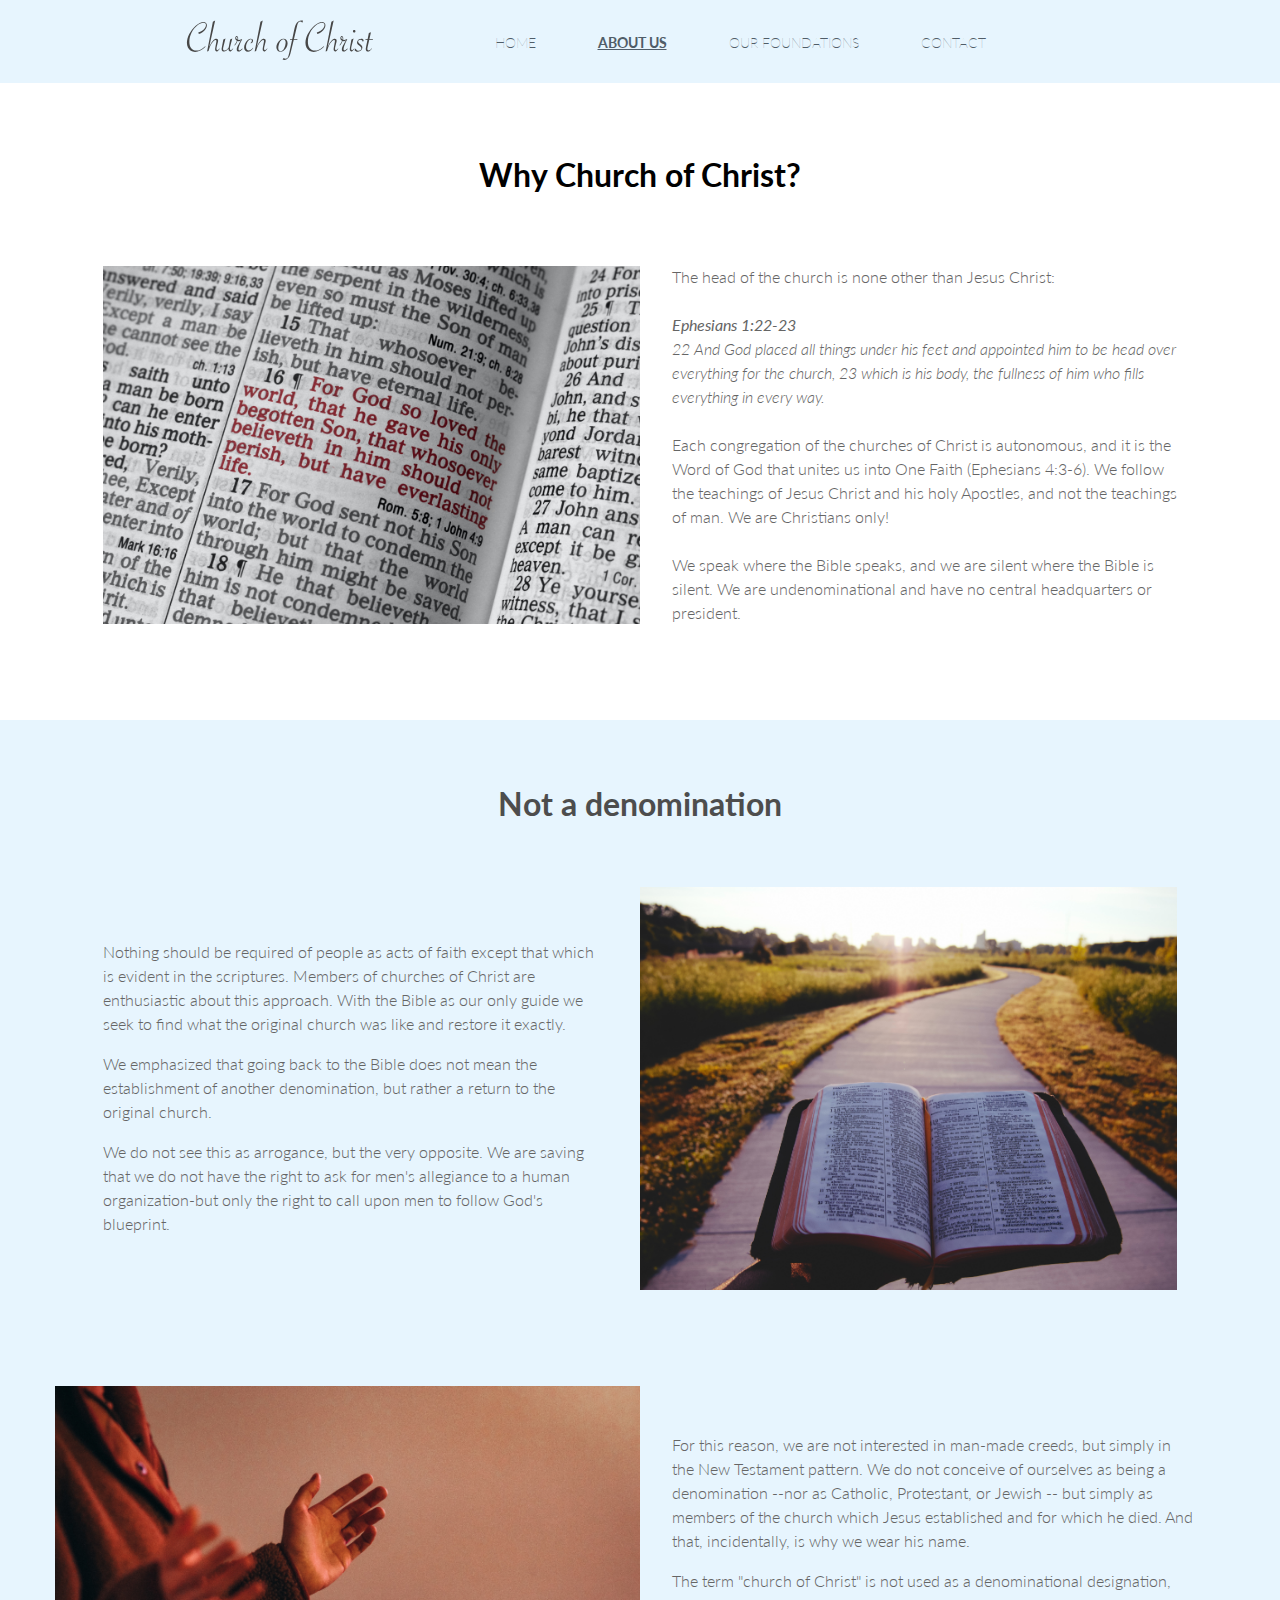
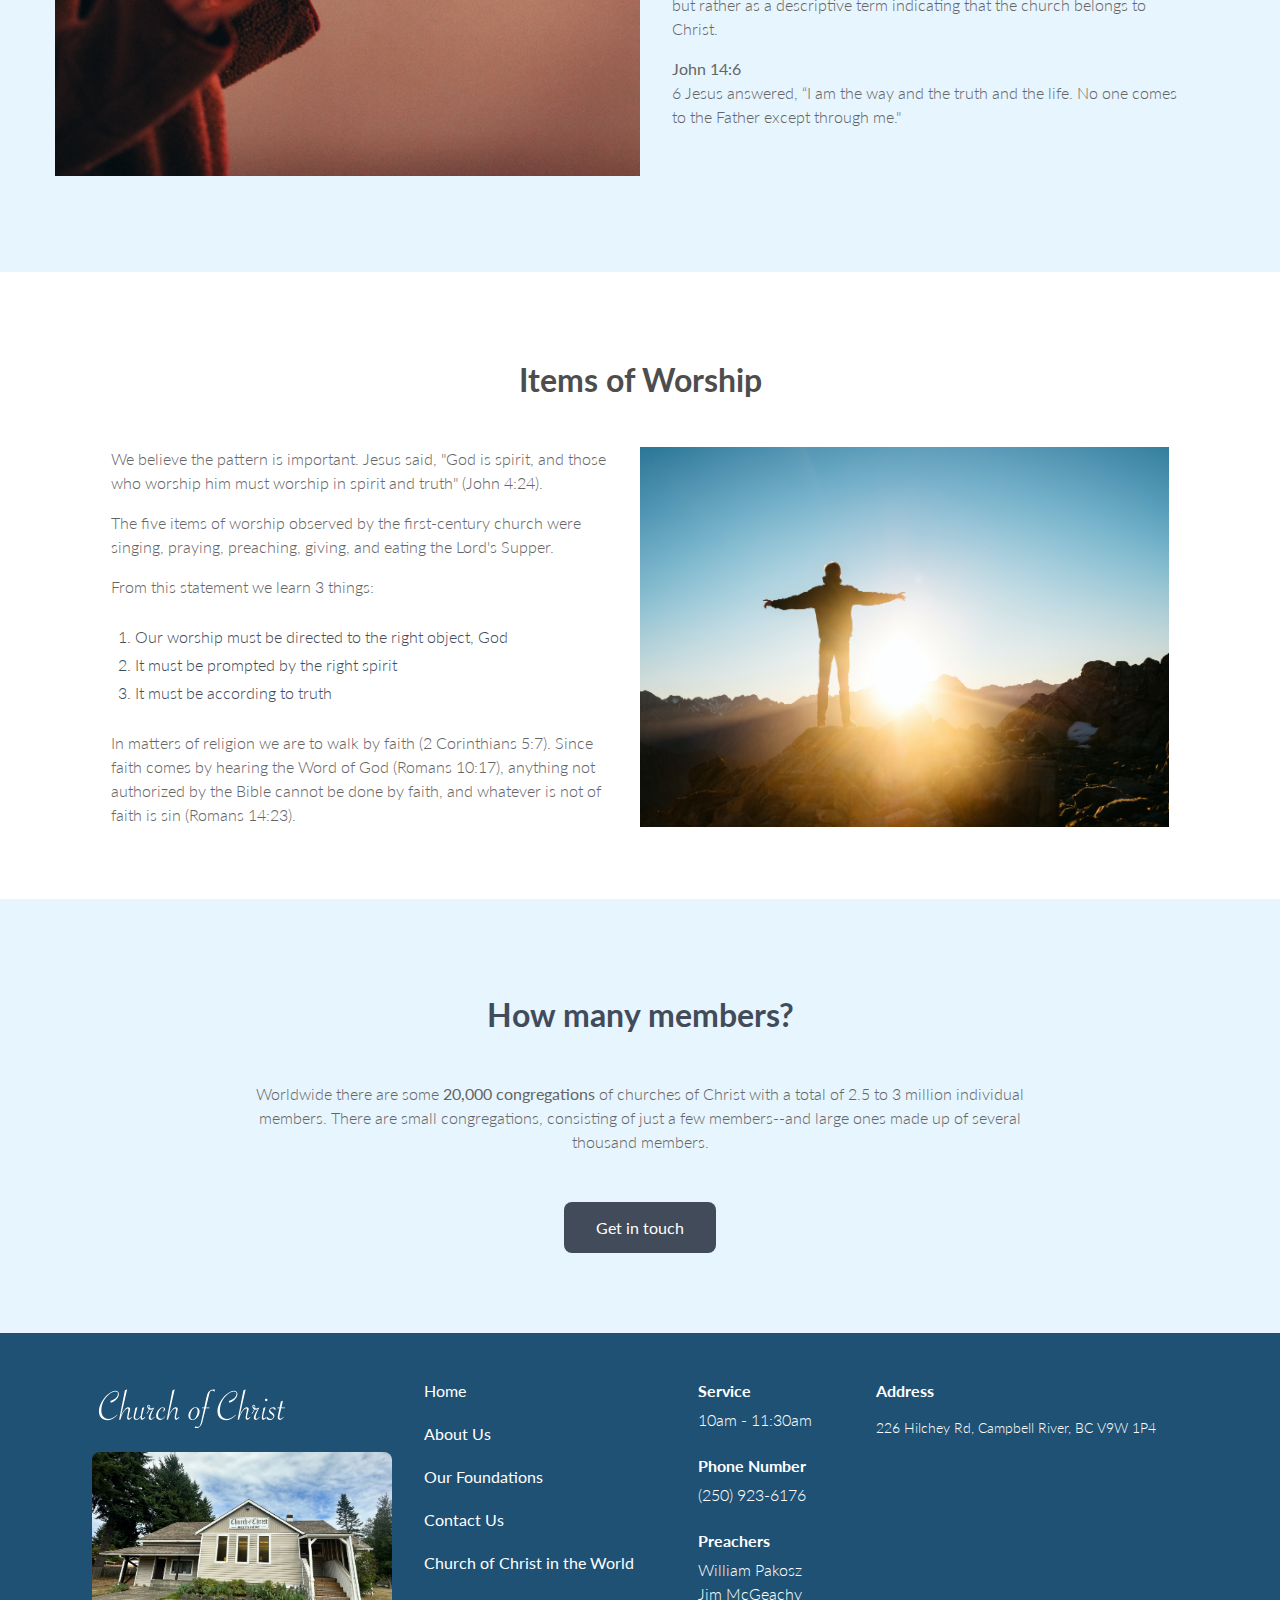
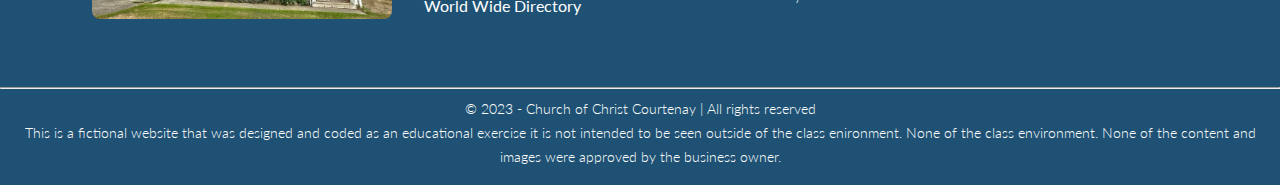
==== commit 3a65797f: "Added Correct alt" ====
--- a/about.html
+++ b/about.html
@@ -17,7 +17,7 @@
 <body>
     <header>
         <a href="index.html">
-            <img src="images/logo.svg" class="logo" alt="logo" width="150">
+            <img src="images/logo.svg" class="logo" alt="Church of Christ Logo" width="150">
         </a>
         <nav>
             <a class="toggle" onclick="showNav()"><i class="fa fa-bars" aria-hidden="true"></i></a>
--- a/styles.css
+++ b/styles.css
@@ -16,7 +16,7 @@
 }
 
 body p {
-  color: #8e979e;
+  color: #656565;
   line-height: 2.4rem;
   font-weight: 300;
 }
@@ -227,13 +227,12 @@
 
 .contact-container h2 {
   margin: 16px;
-  color: #424b5a;
+  color: #29344B;
 }
 
 .contact-container p {
   margin: 16px 32px;
   font-weight: 300;
-  color: #a1aeb7;
 }
 
 .contact-container a {
@@ -255,9 +254,10 @@
 footer {
   display: flex;
   flex-direction: column;
-  background-color: #5ca0d3;
+  background-color: #1E5174;
   padding: 48px 0 8px;
   text-align: left;
+  font-weight: 400;
 }
 
 .images-container {
@@ -282,7 +282,7 @@
 }
 
 footer h4 {
-  color: #424b5a;
+  color: white;
   font-size: 1.6rem;
   margin-bottom: 8px;
 }
@@ -293,13 +293,13 @@
 
 .info-container p {
   margin-bottom: 24px;
+  color: #ffffff;
   font-weight: 300;
-  color: #ffffff;
 }
 
 .footer-content a {
   color: white;
-  font-weight: 300;
+  font-weight: 400;
 }
 
 .footer-content a:hover {
@@ -383,8 +383,6 @@
   text-align: left;
 }
 
-
-
 .denomination-content2 {
   display: flex;
   flex-direction: column;
@@ -435,7 +433,7 @@
 
 .statements {
   margin: 24px;
-  color: #a1aeb7;
+  color: #424b5a;
   font-weight: 300;
   line-height: 2.8rem;
 }
@@ -577,7 +575,6 @@
   font-size: 1.8rem;
   font-weight: 300;
   padding: 16px 0;
-  color: #a1aeb7;
 }
 
 /* TABLE -------*/
@@ -719,7 +716,7 @@
 .label-required {
   font-size: 1.4rem;
   padding: 0 8px;
-  color: red;
+  color: rgb(146, 2, 2);
 }
 
 /* CSS suggested by ChatGPT for add a hidden field -------*/
@@ -1039,8 +1036,6 @@
 
   .statements {
     margin: 24px;
-    color: #a1aeb7;
-    font-weight: 300;
     line-height: 2.8rem;
   }
 
@@ -1063,7 +1058,6 @@
     margin: 16px 32px;
     padding: 32px 128px;
     font-weight: 300;
-    color: #a1aeb7;
   }
 
   .members-container a {
